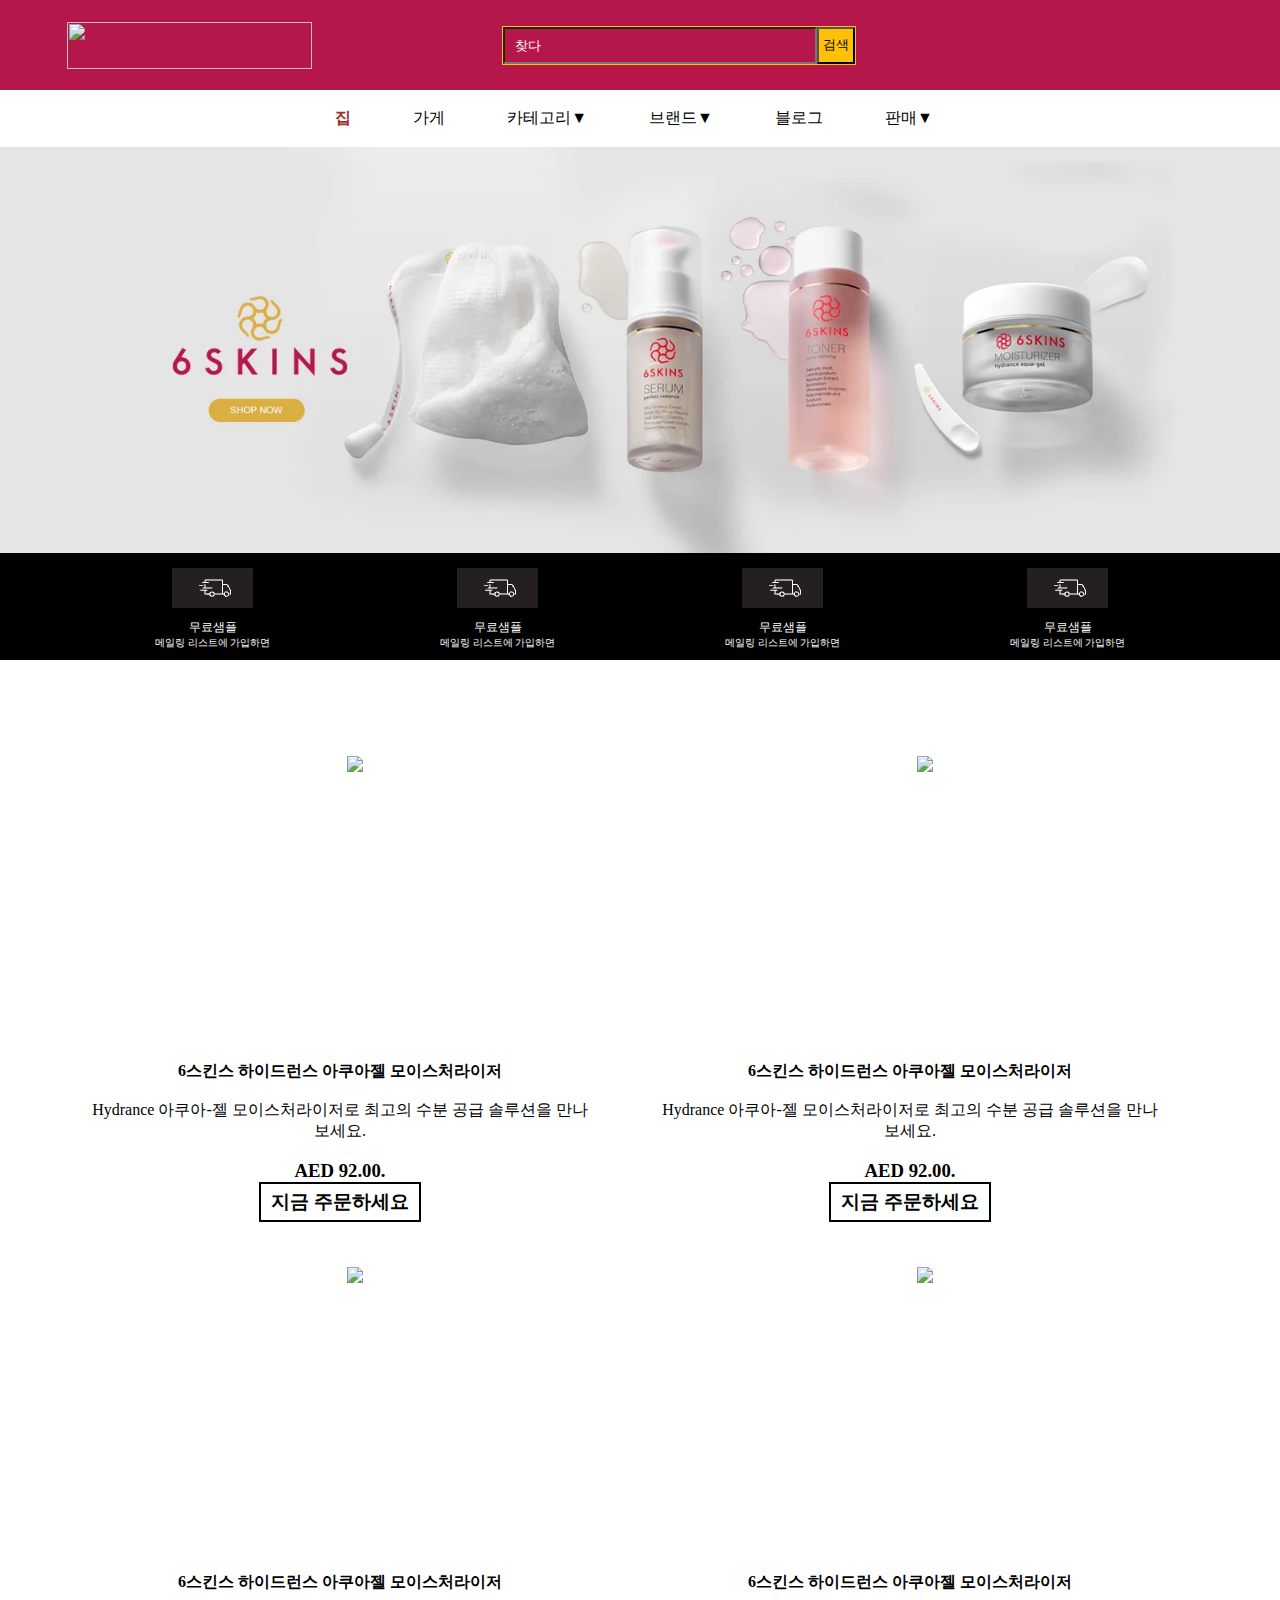
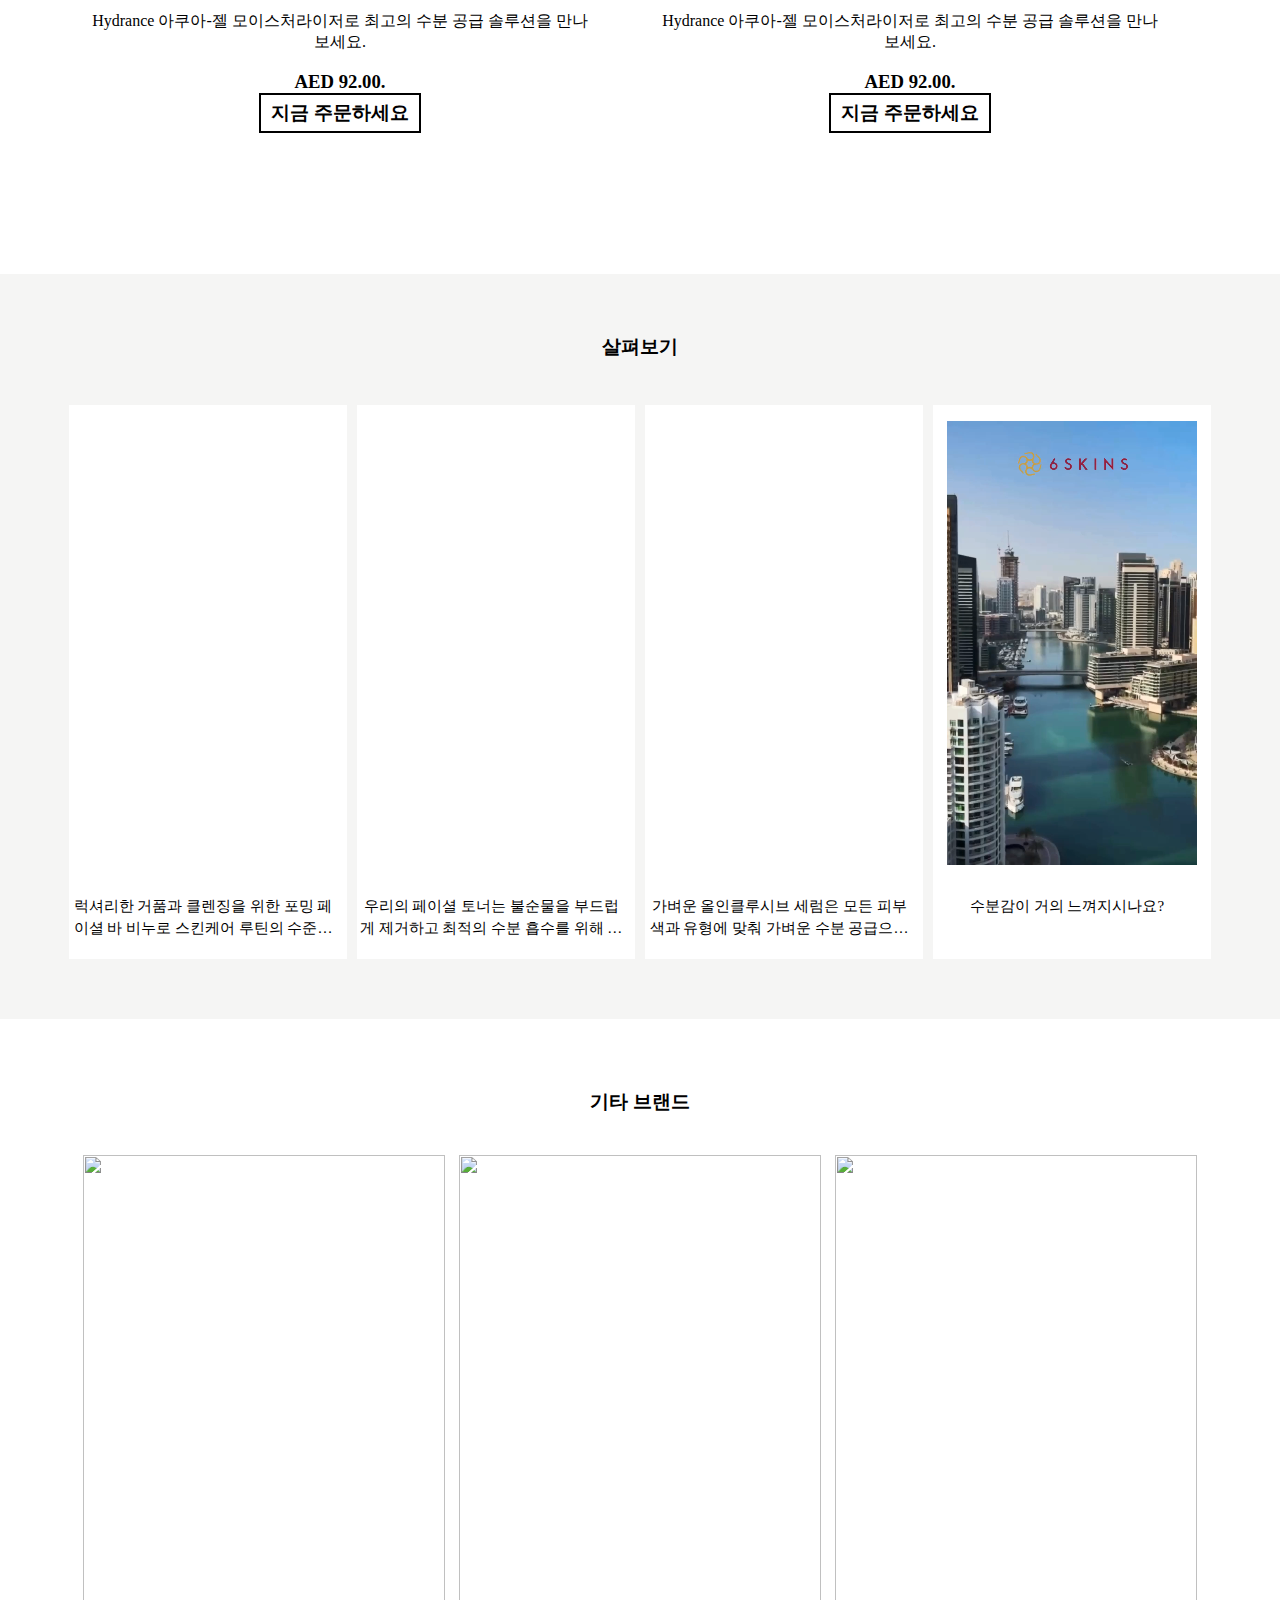
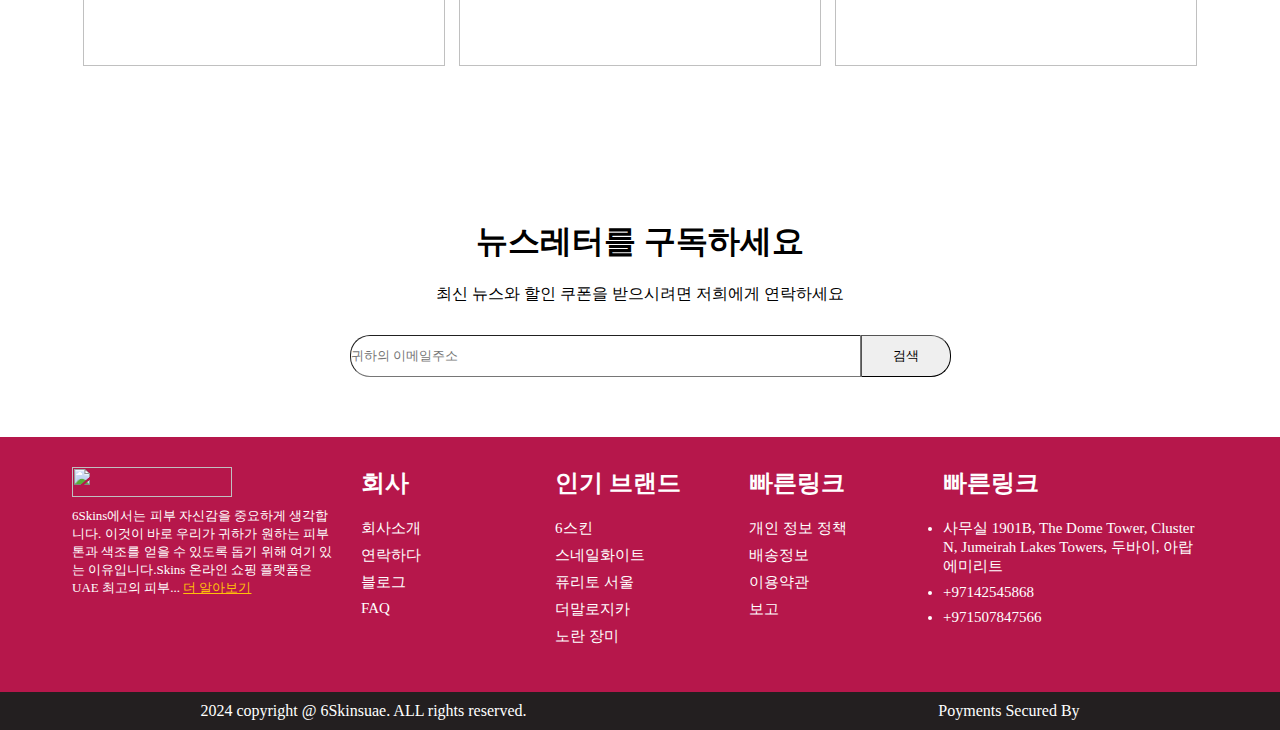
==== index.html @ 869dd858 "Add files via upload" ====
<!DOCTYPE html>
<html lang="en">

<head>
    <meta charset="UTF-8">
    <meta name="viewport" content="width=device-width, initial-scale=1.0">
    <title>Document</title>
    <link rel="stylesheet" href="header.css" />
    <link rel="stylesheet" href="body.css" />
</head>

<body>
    <div id="wrap">

        <div id="header">
            <div id="logo">
                <img src="https://6skinsuae.com/wp-content/uploads/2023/09/logo-whhite-1.png">
            </div>

            <div id="nav1">
                <div id="header_search">
                    <input type="text" placeholder="찾다" style="width: 310px; height: 33px;">
                    <button type="button" style="width: 38px; background-color: #ffc107;">검색</button>
                </div>
            </div>
            <div id="nav2">
                <div></div>
            </div>
        </div>

        <div id="menu">
            <ul>
                <li id="lis"><a href="#" style="margin-left: 50px; color: brown;font-weight: bold;">집</a>
                </li>
                <li><a href="#">가게</a>

                </li>
                <li><a href="#">카테고리▼</a>
                    <ul class="submenu">
                        <li><a href="#">의류</a></li>
                        <li><a href="#">신발</a></li>
                        <li><a href="#">액세서리</a></li>
                        <li><a href="#">가방</a></li>
                    </ul>
                </li>
                <li><a href="#">브랜드▼</a>
                    <ul class="submenu">
                        <li><a href="#">서브메뉴4-1</a></li>
                        <li><a href="#">서브메뉴4-2</a></li>
                        <li><a href="#">서브메뉴4-3</a></li>
                    </ul>
                </li>
                <li><a href="#">블로그</a>

                </li>
                <li><a href="#">판매▼</a>
                    <ul class="submenu">
                        <li><a href="#">서브메뉴6-1</a></li>
                        <li><a href="#">서브메뉴6-2</a></li>
                        <li><a href="#">서브메뉴6-3</a></li>
                    </ul>
                </li>
            </ul>
        </div>
        <script>
            window.onload = function(){
                let navList = document.querySelectorAll("#menu > ul > li");
                
                navList.forEach(function(navItem){
                    navItem.addEventListener("mouseover", function(){
                        this.querySelector("ul").style.height = "auto";
                    });
                    navItem.addEventListener("mouseout", function(){
                        this.querySelector("ul").style.height = "0";
                    });
                });
            }
        </script>
        


        
        <script>
            window.addEventListener('scroll', function () {
                var header = document.getElementById('header');
                var menu = document.getElementById('menu');
                var sliderMain = document.getElementById('main');
                if (window.scrollY > 200) { // 스크롤이 200px 이상 내려갔을 때
                    menu.style.position = 'fixed'; // menu를 상단에 고정
                    header.style.position = 'fixed'; // header를 상단에 고정
                    header.style.top = "0";
                    menu.style.top = "90px";
                    sliderMain.style.marginTop = '146px'; // slider를 상단에 고정된 header와 menu만큼 아래로 이동
                } else { // 스크롤이 200px 미만으로 올라왔을 때
                    header.style.position = 'relative'; // header를 원래 위치로 설정
                    menu.style.position = 'relative'; // menu를 원래 위치로 설정
                    menu.style.top = "0"
                    sliderMain.style.marginTop = '0'; // slider를 원래 위치로 설정
                }
            });
        </script>

<div id="slider">
    <div id="main" class="imglist-container">
        <img src="img/제니럭스 1.png" class="imglist" style="width: 100%; height: 100%;">
        <img src="img/제니럭스 2.png" class="imglist" style="width: 100%; height: 100%;">
        <img src="img/제니럭스 3.png" class="imglist" style="width: 100%; height: 100%;">
        <img src="img/제니럭스 4.png" class="imglist" style="width: 100%; height: 100%;">
    </div>
</div>

<script>
    window.onload = function(){
        let currentIndex = 0;   // 현재 이미지 인덱스   
        const slider = document.querySelectorAll(".imglist"); // 각 이미지 요소들
        slider[currentIndex].style.opacity = "1"; // 첫 번째 이미지 보이기

        setInterval(() => {
            let nextIndex = (currentIndex + 1) % slider.length;

            slider[currentIndex].style.opacity = "0"; // 현재 이미지 투명도 0으로 설정
            slider[nextIndex].style.opacity = "1"; // 다음 이미지 투명도 1로 설정

            currentIndex = nextIndex;
        }, 3000);
    }
</script>


            <div id="main2">
                <div id="img2">
                    <div class="img1">
                        <img src="img/스크린샷 2024-05-07 오후 3.37.26.png" style="margin-bottom: 7px; ">
                        <div style="text-align: center;  font-size: 12px; ">무료샘플</div>
                        <div style="text-align: center; font-size: 10px;">메일링 리스트에 가입하면</div>
                    </div>
                    <div class="img1" >
                        <img src="img/스크린샷 2024-05-07 오후 3.37.26.png" style="margin-bottom: 7px; ">
                        <div style="text-align: center;  font-size: 12px; ">무료샘플</div>
                        <div style="text-align: center; font-size: 10px;">메일링 리스트에 가입하면</div>
                    </div>
                    <div class="img1" >
                        <img src="img/스크린샷 2024-05-07 오후 3.37.26.png" style="margin-bottom: 7px; ">
                        <div style="text-align: center;  font-size: 12px; ">무료샘플</div>
                        <div style="text-align: center; font-size: 10px;">메일링 리스트에 가입하면</div>
                    </div>
                    <div class="img1">
                        <img src="img/스크린샷 2024-05-07 오후 3.37.26.png" style="margin-bottom: 7px; ">
                        <div style="text-align: center;  font-size: 12px; ">무료샘플</div>
                        <div style="text-align: center; font-size: 10px;">메일링 리스트에 가입하면</div>
                    </div>
                </div>
            </div>
        </div>
        

        <div id="container1">
            <div id="content1">
                <div>
                    <div class="container1">
                        <img src="img/화장품1.png" id="content1-1" ></a>
                    </div>
                    <div class="container_text">
                        <h4>6스킨스 하이드런스 아쿠아젤 모이스처라이저</h4>
                        <br>
                        <p>Hydrance 아쿠아-젤 모이스처라이저로 최고의 수분 공급 솔루션을 만나보세요.</p>
                        <br>
                        <h3>AED 92.00.</p>
                            <div class="content_click">지금 주문하세요</div>
                    </div>
                </div>
                <div >
                    <div class="container1">
                        <img src="img/화장품3.png" id="content1-1" ></a>
                    </div>
                    <div class="container_text">
                        <h4>6스킨스 하이드런스 아쿠아젤 모이스처라이저</h4>
                        <br>
                        <p>Hydrance 아쿠아-젤 모이스처라이저로 최고의 수분 공급 솔루션을 만나보세요.</p>
                        <br>
                        <h3>AED 92.00.</p>
                            <div class="content_click">지금 주문하세요</div>
                    </div>
                </div>
            </div>

            <div id="content2">
                <div>
                    <div class="container1">
                        <img src="img/화장품2.png" id="content1-1" ></a>
                    </div>
                    <div class="container_text">
                        <h4>6스킨스 하이드런스 아쿠아젤 모이스처라이저</h4>
                        <br>
                        <p>Hydrance 아쿠아-젤 모이스처라이저로 최고의 수분 공급 솔루션을 만나보세요.</p>
                        <br>
                        <h3>AED 92.00.</p>
                            <div class="content_click">지금 주문하세요</div>
                    </div>
                </div>
                <div >
                    <div class="container1">
                        <img src="img/화장품4.png" id="content1-1"></a>
                    </div>
                    <div class="container_text">
                        <h4>6스킨스 하이드런스 아쿠아젤 모이스처라이저</h4>
                        <br>
                        <p>Hydrance 아쿠아-젤 모이스처라이저로 최고의 수분 공급 솔루션을 만나보세요.</p>
                        <br>
                        <h3>AED 92.00.</p>
                            <div class="content_click">지금 주문하세요</div>
                    </div>
                </div>
            </div>
        </div>



        <div id="container2">
            <h3>살펴보기</h3>
            <div>
                <div>
                    <a href="#" style="    text-decoration: none; /* 링크의 밑줄 없애기 */">
                        <video class="video" autoplay muted loop  controlsList="nodownload">
                            <source src="video/video1.mp4" type="video/mp4">
                        </video>
                        <p style="font-size: 15px;">
                            럭셔리한 거품과 클렌징을 위한 포밍 페이셜 바 비누로 스킨케어 루틴의 수준을 높이고 셀프 케어 의식의 잠금을 해제하세요!                            </p>
                    </a>
                </div>
        
                <div>
                    <a href="#" style="    text-decoration: none; /* 링크의 밑줄 없애기 */">
                        <video class="video" autoplay muted loop  controlsList="nodownload">
                            <source src="video/video2.mp4" type="video/mp4">
                        </video>
                        <p style="font-size: 15px;">
                            우리의 페이셜 토너는 불순물을 부드럽게 제거하고 최적의 수분 흡수를 위해 피부를 준비시킵니다.                            </p>
                    </a>
                </div>
        
                <div>
                    <a href="#" style="    text-decoration: none; /* 링크의 밑줄 없애기 */">
                        <video class="video" autoplay muted loop  controlsList="nodownload">
                            <source src="video/video3.mp4" type="video/mp4">
                        </video>
                        <p style="font-size: 15px;">
                            
                            가벼운 올인클루시브 세럼은 모든 피부색과 유형에 맞춰 가벼운 수분 공급으로 빛나는 아름다움을 드러냅니다.                             </p>
                    </a>
                </div>
        
                <div>
                    <a href="#" style="    text-decoration: none; /* 링크의 밑줄 없애기 */">
                        <video class="video" autoplay muted loop  controlsList="nodownload">
                            <source src="video/video4.mp4" type="video/mp4">
                        </video>
                        <p style="font-size: 15px;">수분감이 거의 느껴지시나요?
                        </p>
                    </a>
                </div>

            </div>
        </div>
        
        <div id="container3">
            <h3 style="margin-bottom: 40px; margin-top: 10px;">기타 브랜드</h3>
            <div>
                <div class="content13" id ="imglist1">
                    <img id="imglist1" src="img/화장품5.png" class="product-img">
                    <div class="hover-text">지금 구매하세요!</div>
                </div>
                <div class="content13">
                    <img id="imglist2" src="img/화장품6.png" class="product-img">
                    <div class="hover-text">지금 구매하세요!</div>
                </div>
                <div class="content13" id ="imglist3">
                    <img id="imglist3" src="img/화장품7.png" class="product-img">
                    <div class="hover-text">지금 구매하세요!</div>
                </div>
            </div>
        </div>
        
        <script>
        document.addEventListener('DOMContentLoaded', () => {
            const contentContainers = document.querySelectorAll('.content13');
        
            contentContainers.forEach(container => {
                const img = container.querySelector('.product-img');
                const hoverText = container.querySelector('.hover-text');
        
                container.addEventListener('mouseenter', () => {
                    hoverText.style.width = img.clientWidth + 'px';
                    hoverText.style.opacity = '1';
                });
        
                container.addEventListener('mouseleave', () => {
                    hoverText.style.opacity = '0';
                });
            });
        });
        </script>
        


        <div id="under">
            <h1 style="margin-bottom: 20px;">뉴스레터를 구독하세요</h1>
            <p style="margin-bottom: 30px;">최신 뉴스와 할인 쿠폰을 받으시려면 저희에게 연락하세요</p>
            <div id="search">
                <input type="text" placeholder="귀하의 이메일주소" style="width: 509px; height: 40px;">
                <button type="button" style="width: 90px; ">검색</button>
            </div>
        </div>


        
        <div id="footer">
            <div class="footer1">
                <img style="width:160px; height:30px; margin-bottom: 10px;" src="https://6skinsuae.com/wp-content/uploads/2023/09/logo-whhite-1.png">
                <div style="font-size: 13px;">
                    6Skins에서는 피부 자신감을 중요하게 생각합니다. 이것이 바로 우리가 귀하가 원하는 피부 톤과 색조를 얻을 수 있도록 돕기 위해 여기 있는 이유입니다.Skins 온라인 쇼핑 플랫폼은 UAE 최고의 피부... 
                    <a style="color: #ffc107;" href="#">더 알아보기</a>
                </div>
                <div></div>
            </div>

            <div class="footer2">
                <h2>회사</h2>
                <ul class="footer_body">
                    <li>
                        회사소개
                    </li>
                    <li>
                        연락하다
                    </li>
                    <li>
                        블로그
                    </li>
                    <li>
                        FAQ
                    </li>
                </ul>
            </div>

            <div class="footer2">
                <h2>인기 브랜드</h2>
                <ul class="footer_body">
                    <li>
                        6스킨
                    </li>
                    <li>
                        스네일화이트
                    </li>
                    <li>
                        퓨리토 서울
                    </li>
                    <li>
                        더말로지카
                    </li>
                    <li>
                        노란 장미
                    </li>
                </ul>
            </div>

            <div class="footer2">
                <h2>빠른링크</h2>
                <ul class="footer_body">
                    <li>
                        개인 정보 정책
                    </li>
                    <li>
                        배송정보
                    </li>
                    <li>
                        이용약관
                    </li>
                    <li>
                        보고
                    </li>
                </ul>
            </div>

            <div class="footer1">
                <h2>빠른링크</h2>
                <ul style="list-style-type: disc; " class="footer_body">
                    <li>
                        사무실 1901B, The Dome Tower, Cluster N, Jumeirah Lakes Towers, 두바이, 아랍에미리트
                    </li>
                    <li>
                        +97142545868
                    </li>
                    <li>
                        +971507847566
                    </li>
                </ul>
            </div>
        </div>



        <div id="footer_end">
            <div id="footer_end_1">
                <div id="footer_end_2">
                    2024 copyright @ 6Skinsuae. ALL rights reserved.
                </div>
                <div id="footer_end_3">
                    Poyments Secured By
                </div>
            </div>
        </div>
    </div>


    
</body>

</html>
---- header.css ----
* {
    margin: 0;
    padding: 0;
}

#wrap {
    position: relative;
}



#header {
    width: 100%;
    display: flex;
    background-color: #b6174b;
    z-index: 2;
    padding: 15px 0px;
    justify-content: center; /* 수평 가운데 정렬 */
    align-items: center; /* 수직 가운데 정렬 */
    padding: 15px 0px;
}


#header #logo > img{
    padding-top: 5px;
    width: 245px;
    height: 46.81px;
    margin-left: -18px;
    margin-right: 300px;
}


/* 해상도가 1450px 이상인 경우 */
@media (min-width: 1450px) {
    #header #logo > img {
        margin-right: 300px; /* 해상도에 따라 조절하려는 값 */
    }
}

/* 해상도가 1210px 이상 1450px 미만인 경우 */
@media (min-width: 1210px) and (max-width: 1449px) {
    #header #logo > img {
        margin-right: 150px; /* 해상도에 따라 조절하려는 값 */
    }
}

/* 해상도가 1210px 이하인 경우 */
@media (max-width: 1209px) {
    #header #logo > img {
        margin-right: 0px; /* 초기값 */
        margin-left: 30px;
    }
    #header #nav1 {
        margin-left: -20px;
    }
}


#header #header_search{
    margin-left: 40px;
}
#header_search input[type="text"]::placeholder {
    color:white; /* placeholder의 색상을 회색으로 설정합니다. */
    padding-left:10px;
}


#header #nav2 {
    width: 340px;
    height: 60px;
}

#header_search {
    display: flex;
    border: 1px solid #ffc107;
    
}

#search input[type="text"],
#search button {
    margin-right:0px; /* 원하는 간격으로 조정할 수 있습니다. */
    margin-left: 10px;
}
#header_search input[type="text"] {
    border: px solid #ffc107;
    background-color: #b6174b;
    color: white;

}

#search button {
    border-radius: 0 20px 20px 0; /* 오른쪽 모서리만 둥글게 설정 */
    border-width: 1px;

}




#menu {
    width: 100%;

    background-color: white;
    display: flex;
    justify-content: center;
    z-index: 9999; /* 메뉴가 이미지 위에 오도록 설정 */
    position: relative; /* 위치를 상대적으로 설정 */

}
#menu ul, #menu li {
    list-style-type: none;
}
#menu a {
    text-decoration: none; /* 밑줄 제거 */
    color: black; /* 텍스트 색상을 검은색으로 설정 */
}
#menu > ul {
    
    display: flex;
    justify-content: center; 

}

#menu > ul > li {
    position: relative;
    margin-right: 62px; /* 각 메뉴 항목 사이의 간격 조절 */
    font-size: 16px;
    font-weight: 500; 
}
#menu > ul > li > a {
    display: inline-block;
    
    padding: 18px 0px;
}

#menu > ul > li > a:hover {
    background-color: white;
}

#menu > ul > li > ul {
    position: absolute;
    left: 0;
    top: 100%; /* 부모 메뉴 아래에 위치하도록 조정 */
    background-color: white;
    width: 140px;
    z-index: 9999;
    display: none;
}
#menu > ul > li:hover > ul {
    display: block; /* 부모 요소(li)에 마우스를 올리면 서브메뉴를 보여줌 */
}

#menu > ul > li > ul > li > a {
    display: inline-block;
    padding: 10px;
    background-color: white;
    width: 100%;
    box-sizing: border-box;
}

#menu > ul > li > ul > li > a:hover {
    background-color: #ffc107;
}
---- body.css ----
#slider #main {
    width: 100%;
    height: 31.7vw; /* 화면 높이의 50%를 차지 */
    position: relative;
    z-index: 0;
}

.imglist-container {
    position: absolute;
    top: 0;
    left: 0;
}

.imglist {
    width: 100%;
    height: 100%;
    position: absolute;
    top: 0;
    left: 0;
    opacity: 0;
    transition: opacity 1s;
    z-index: 1;
}


#main2 {
    width: 100%;
    background-color: black;
    display: flex;
    justify-content: center;
}

#img2 {
    color: white;
    display: flex;
}

.img1 {
    width: 306px; /* 초기 이미지 너비 설정 */
    margin: 15px 12px; /* 초기 이미지 간격 설정 */
    text-align: center; /* 이미지 내부 요소 가운데 정렬 */
}

/* 해상도가 1450px 이상인 경우 */
@media (min-width: 1450px) {
    .img1 {
        width: 306px;
        height: 79px;
    }
}

@media (min-width: 1210px) and (max-width: 1449px) {
    .img1 {
        width: 261px;
        height: 77px;
    }
}

/* 해상도가 1450px 미만인 경우 */
@media (max-width: 1209px) {
    .img1 {
        width: 216px;
        height: 77px;
    }
}









#container1 {
    margin-top: 96px;
    margin-bottom: 96px;
    display: flex;
    justify-content: center;
    align-items: center;
    flex-wrap: wrap;
    
}


.container1 {
    overflow: hidden;
    position: relative;
    width: 636px; /* 이미지의 너비 */
    height: 338px; /* 이미지의 높이 */
    margin: 0px 12px;
}
@media (min-width: 1450px) {
    .container1 {
        width: 636px;
        height: 338px;
    }
}

@media (min-width: 1210px) and (max-width: 1449px) {
    .container1 {
        width: 546px;
        height: 290px;
    }
    .container_text{
        width: 510px;
        height: 191px;
    }
}

/* 해상도가 1450px 미만인 경우 */
@media (max-width: 1209px) {
    .container1 {
        width: 456px;
        height: 242px;
    }
    .container_text{
        width: 420px;
        height: 214px;
    }
}


.container1 > img {
    width: 100%; /* 이미지를 부모 요소의 너비에 맞게 설정합니다. */
    height: auto; /* 이미지의 비율 유지 */
    transition: transform 0.2s linear; /* 스케일링 트랜지션만 적용합니다. */
    transform-origin: center; /* 변환의 기준점을 이미지의 중심으로 설정합니다. */
}

.container1:hover > img {
    transform: scale(1.2); /* 이미지를 확대합니다. */
}



#container1 > div {
    text-align: center; /* 내부 요소들을 가운데 정렬 */
}
.container_text {
    padding: 15px;

}
.content_click {
    display: inline-block; /* 요소를 인라인 블록 요소로 지정합니다. */
    border: 2px solid black; /* 테두리의 종류와 색상을 지정합니다. */
    padding: 5px 10px; /* 내부 여백을 설정합니다. */
    margin-bottom: 32px;
}



#container2 {
    width: 100%;
    background-color:#f5f5f4;
    padding-top: 60px;
    color: black;
    text-align: center;
}

#container2 > div {
    padding-top: 45px;
    padding-left: 12px;
    padding-right: 12px;
    display: flex; /* 수정: 가로로 배치하기 위해 flex 사용 */

    justify-content: space-around; /* 수정: 요소들을 가운데 정렬 */
}

#container2 div > div {
    text-align: center;
    margin-bottom: 60px;
    margin-right: 10px; /* 추가: 각 요소 간의 오른쪽 여백 */
    background-color: white;
}


#container2 div > div p {
    margin-top: 10px;
    text-align: center;
    margin-bottom: 20px;
    padding-right: 10px;
    width :400px;
    max-height: 45px; /* 최대 높이 제한 */
    overflow: hidden;
    line-height: 22px; /* 텍스트 간격 조정 */
    display: -webkit-box;
    -webkit-line-clamp: 2; /* 2줄로 제한 */
    -webkit-box-orient: vertical;
    text-overflow: ellipsis;
    white-space: normal;
    text-decoration: none; /* 링크의 밑줄 없애기 */
    color: black; /* 링크 색상을 검은색으로 설정 */

}

#container2 div > div:nth-child(1){
    margin-left: auto;
}

#container2 div > div:nth-child(4){
    margin-right: auto;
}

.video{
    width: 313px; 
    height: 556px;
}

@media (min-width: 1450px) {
    .video {
        width: 313px;
        height: 556px;
    }
    #container2 div > div p{
        width: 313px;
    }
}

@media (min-width: 1210px) and (max-width: 1449px) {
    .video {
        width: 250px;
        height: 476px;
    }
    #container2 div > div p{
        width: 268px;

    }
}

/* 해상도가 1450px 미만인 경우 */
@media (max-width: 1210px) {
    .video {
        width: 223px;
        height: 396px;
    }
    #container2 div > div p{
        width: 223px;
    }
}


#container3 {
    width: 100%;
    background-color: white;
    padding-top: 60px;
    color: black;
    text-align: center;
    padding-bottom: 50px;
}

#container3 > div {
    display: flex;
    justify-content: center;
}

.content13 {
    position: relative; /* 추가: 상대적 위치 설정 */
    padding: 0 7px;
    overflow: hidden; /* 텍스트 숨기기 위해 추가 */
}

.hover-text {
    position: absolute;
    top: 82%;
    left: 0%;
    transform: translate(-100%, -50%);
    background-color: rgba(255, 255, 255, 0.8);
    color: black;
    padding: 15px;
    font-weight: 6500;
    font-size: 16px;
    white-space: nowrap;
    transition: transform 0.5s ease, opacity 0.5s ease; /* opacity 속성 추가 */
    opacity: 0; /* 초기에는 투명하게 설정 */
}

.content13:hover .hover-text {
    transform: translate(0, -50%);
    opacity: 1; /* 호버 시 투명도를 1로 설정하여 나타나도록 합니다 */
}
#imglist1,#imglist3,#imglist2{
    width: 422px; height: 596px;
}

@media (min-width: 1450px) {
    #imglist1,#imglist3,#imglist2 {
        width: 422px;
        height: 596px;
    }
}

@media (min-width: 1210px) and (max-width: 1449px) {
    #imglist1,#imglist3,#imglist2 {
        width: 362px;
        height: 511px;
    }

}

/* 해상도가 1450px 미만인 경우 */
@media (max-width: 1209px) {
    #imglist1,#imglist3,#imglist2 {
        width: 302px;
        height: 427px;
    }
}

#under {

    background-color:white;
    padding: 100px 0 60px;
    margin: 0px auto;
    text-align: center;
}

#search {
    display: flex;
    text-align: center;
    justify-content: center; /* 요소들을 수평으로 가운데 정렬합니다. */

}

#search input[type="text"],
#search button {
    margin-right:-10px; /* 원하는 간격으로 조정할 수 있습니다. */

}
#search input[type="text"] {
    border-radius: 20px 0 0 20px; /* 왼쪽 모서리만 둥글게 설정 */
    border-width: 1px;
}

#search button {
    border-radius: 0 20px 20px 0; /* 오른쪽 모서리만 둥글게 설정 */
    border-width: 1px;
}

#footer {

    width: 100%;
    background-color:#b6174b;
    display: flex;
    justify-content: center;
    padding: 30px 0px 20px;
    color: white;
}
#footer .footer1{
    width: 305px;
    height: 205px;
    padding: 0px 12px;


}
#footer .footer2{
    width: 195px;
    height: 205px;
    padding: 0px 12px;
}
.footer_body{
    padding: 20px 0px 10px;

    list-style-type: none;
}
.footer_body > li{
    margin: 0px 0px 8px;
    font-size: 15px;
}


@media (min-width: 1450px) {
    #footer .footer1 {
        width: 305px;
        height: 205px;
    }
    #footer .footer2{
        width: 195px;
        height: 205px;
    }
}

@media (min-width: 1210px) and (max-width: 1449px) {
    #footer .footer1 {
        width: 265px;
        height: 205px;
    }
    #footer .footer2{
        width: 170px;
        height: 205;
    }
}

/* 해상도가 1450px 미만인 경우 */
@media (max-width: 1209px) {
    #footer .footer1 {
        width: 220px;
        height: 205px;
    }
    #footer .footer2{
        width: 140px;
        height: 205px;
    }
}





#footer_end {
    background-color: #231f20;
    color: white;
    padding: 10px 12px;
    display: flex;
    align-items: center; /* 요소를 세로로 가운데 정렬합니다 */
}

#footer_end_1 {
    display: flex;
    justify-content: space-between; /* 왼쪽과 오른쪽 끝으로 요소를 정렬합니다 */
    width: 100%; /* 전체 너비를 차지하도록 설정합니다 */
}


#footer_end_1 > #footer_end_2 {
    margin-left:  15%; /* 각 요소에 왼쪽과 오른쪽으로 10px의 마진을 부여합니다 */
}
#footer_end_1 > #footer_end_3 {
    margin-right:  15%; /* 각 요소에 왼쪽과 오른쪽으로 10px의 마진을 부여합니다 */
}
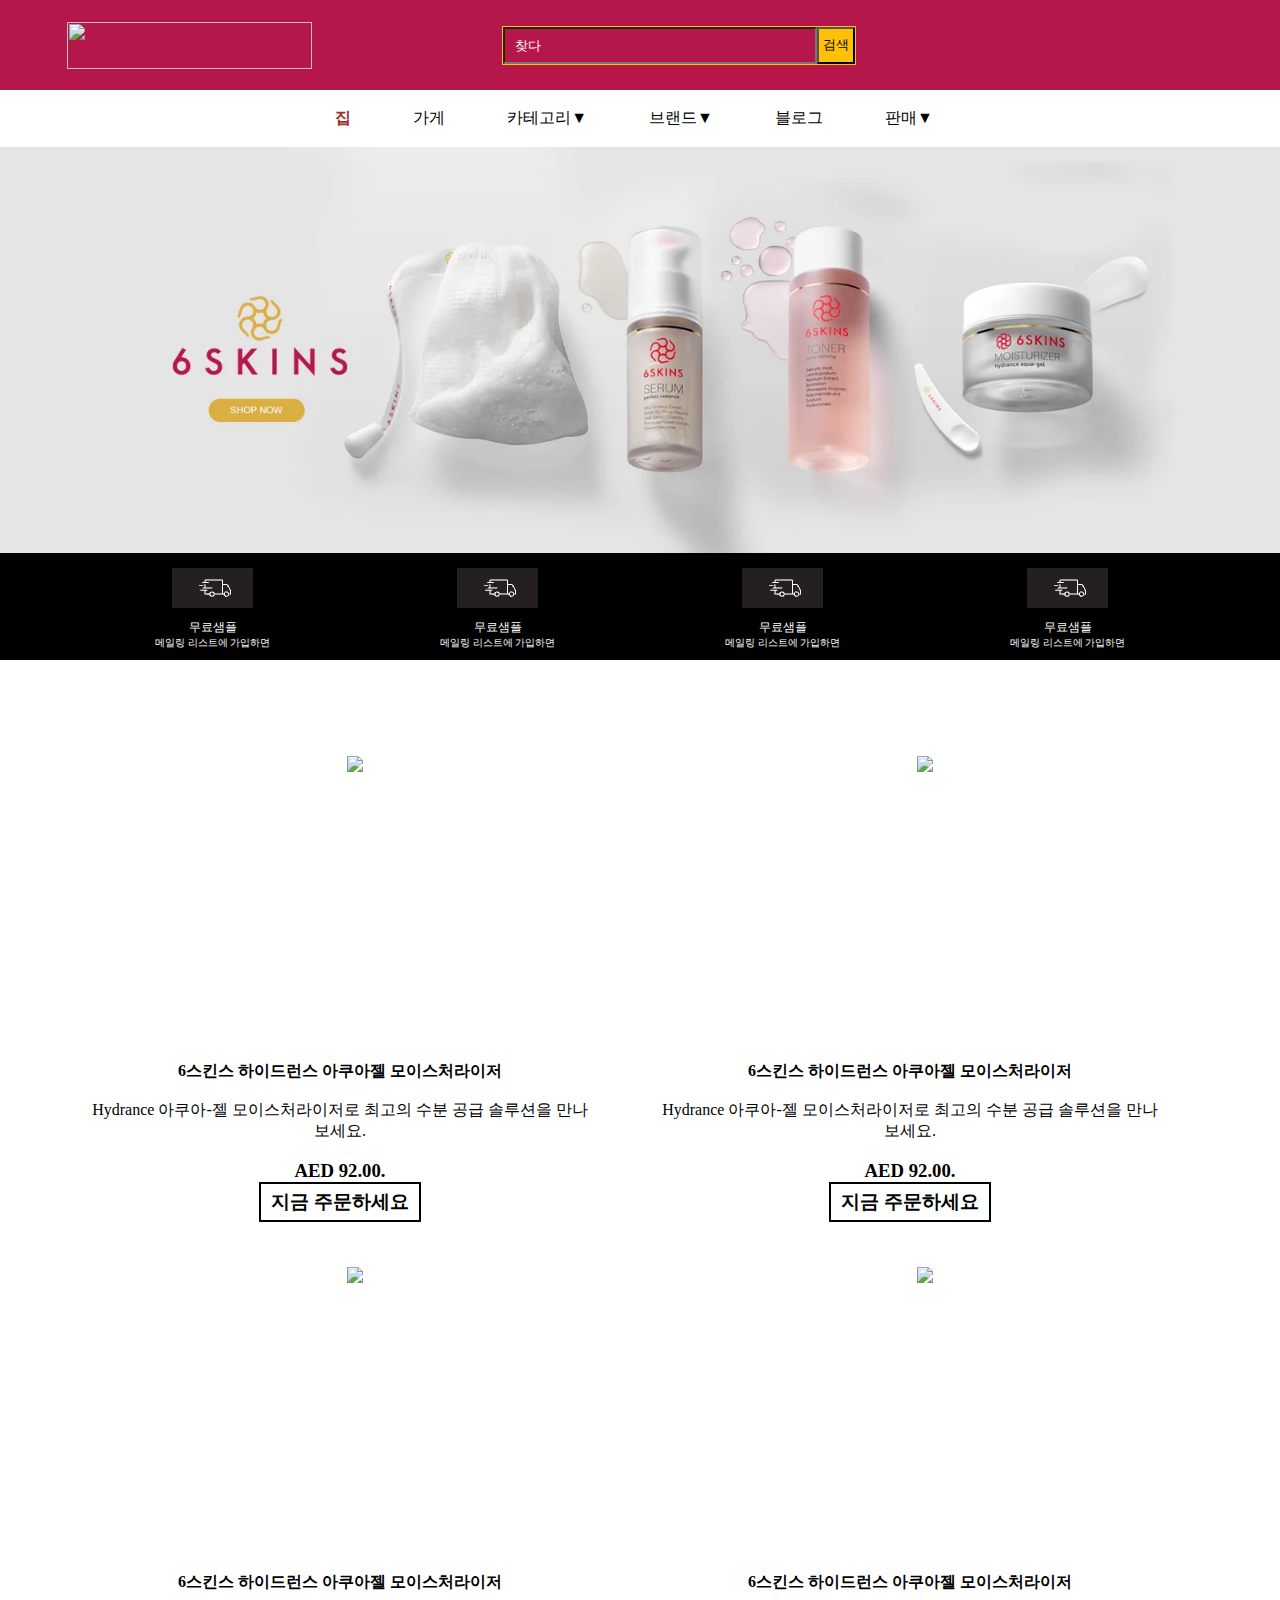
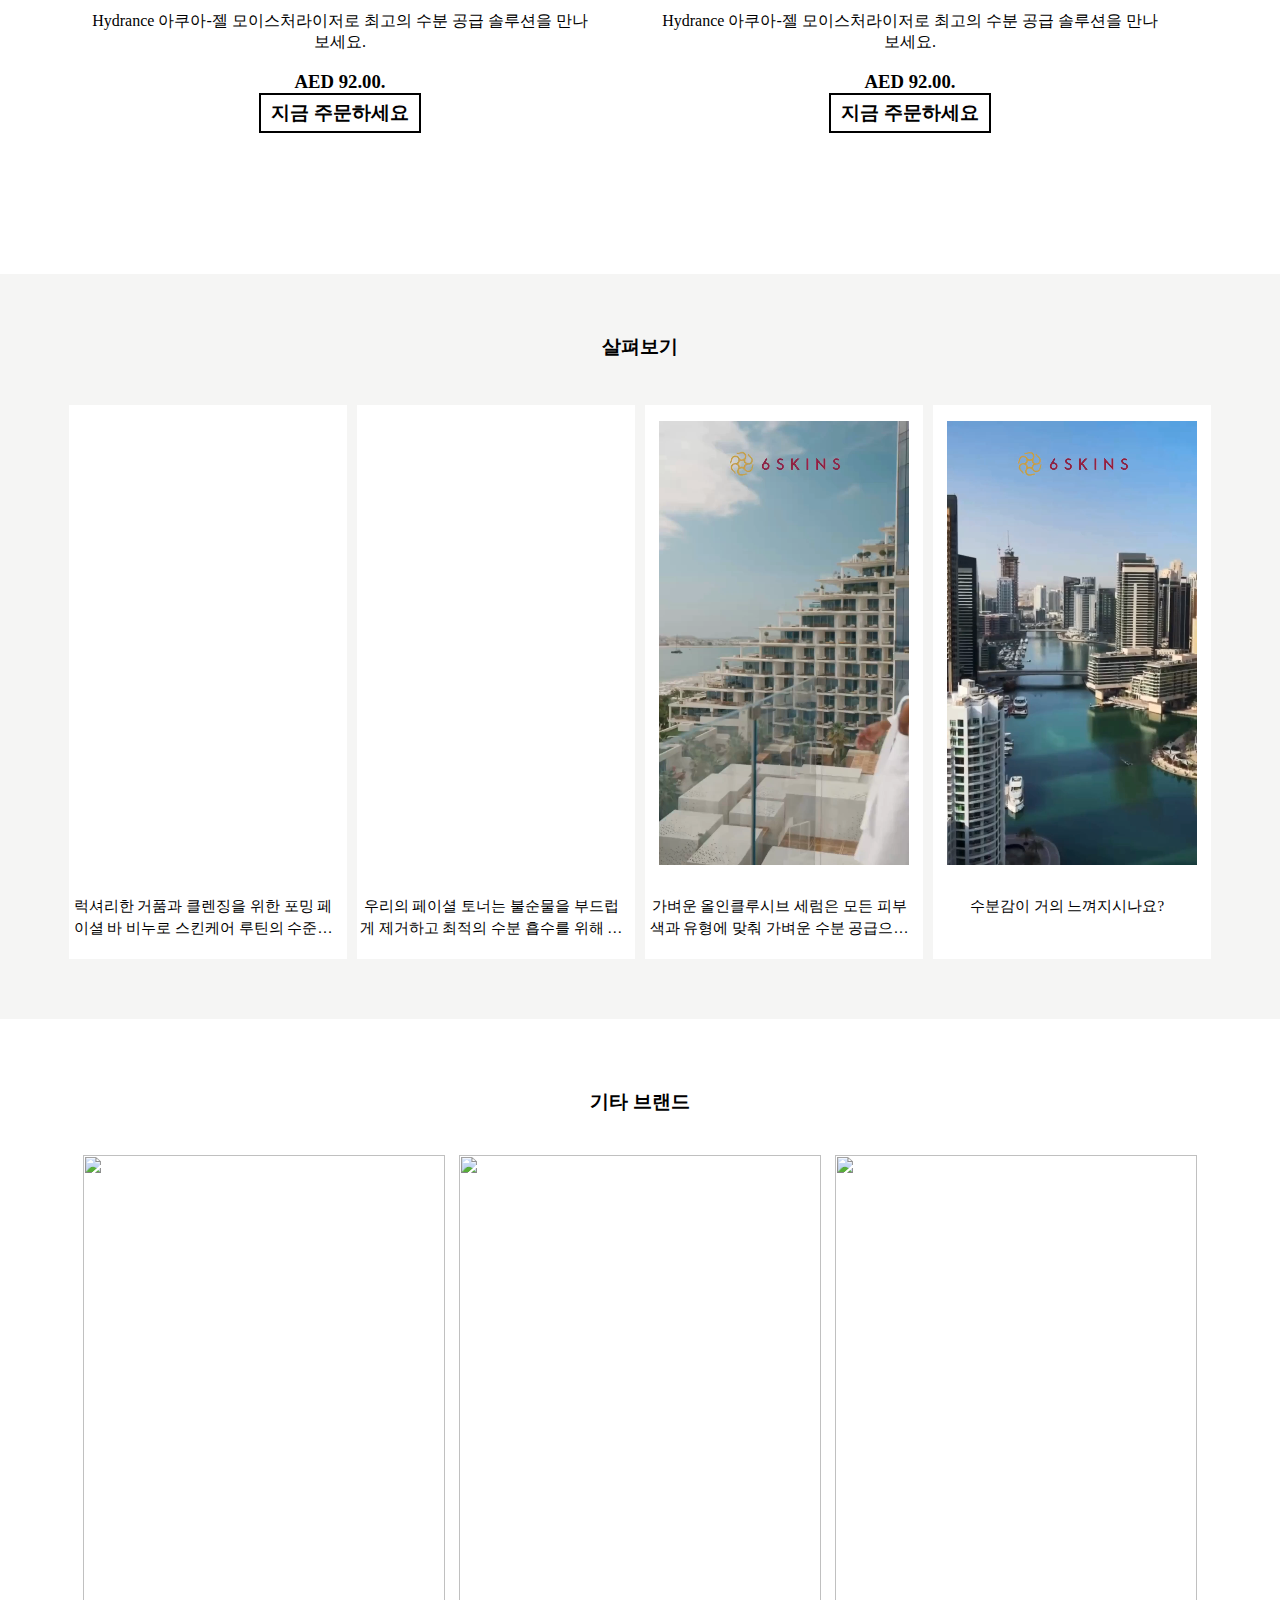
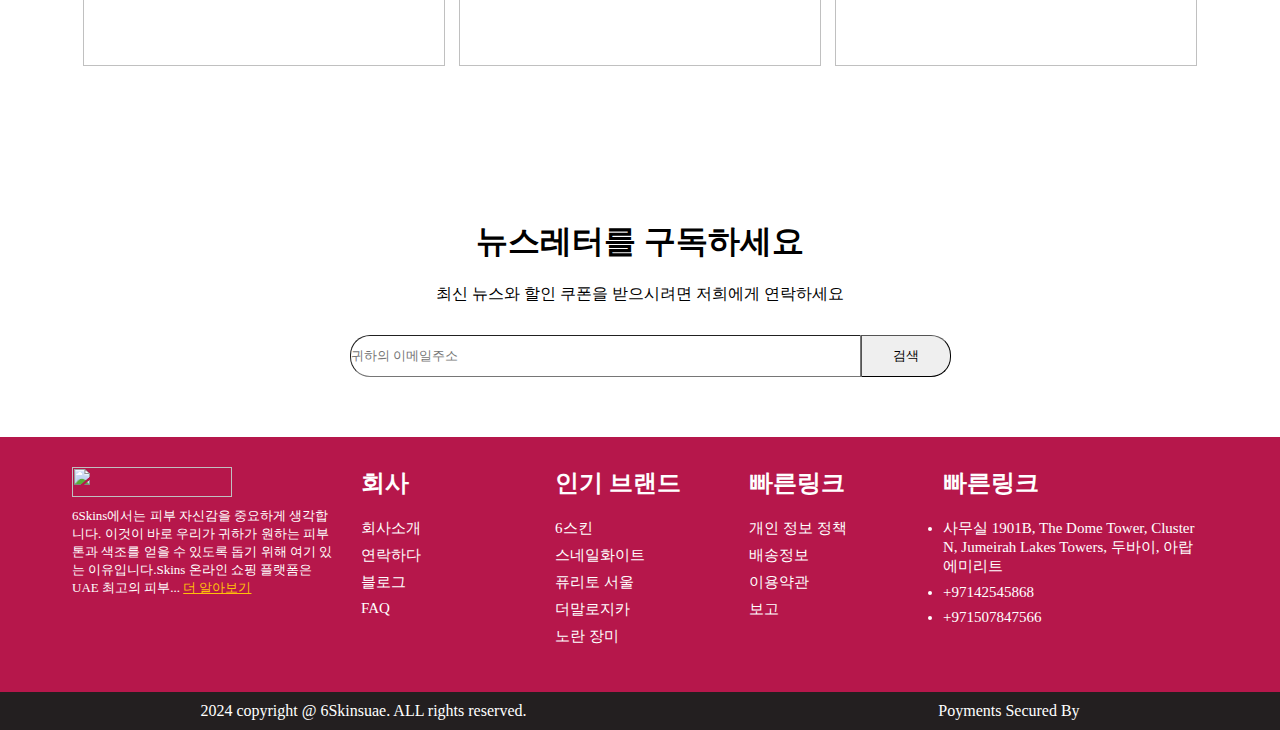
==== commit da5c972c: "Add files via upload" ====
(no text change in the page or its own stylesheets)
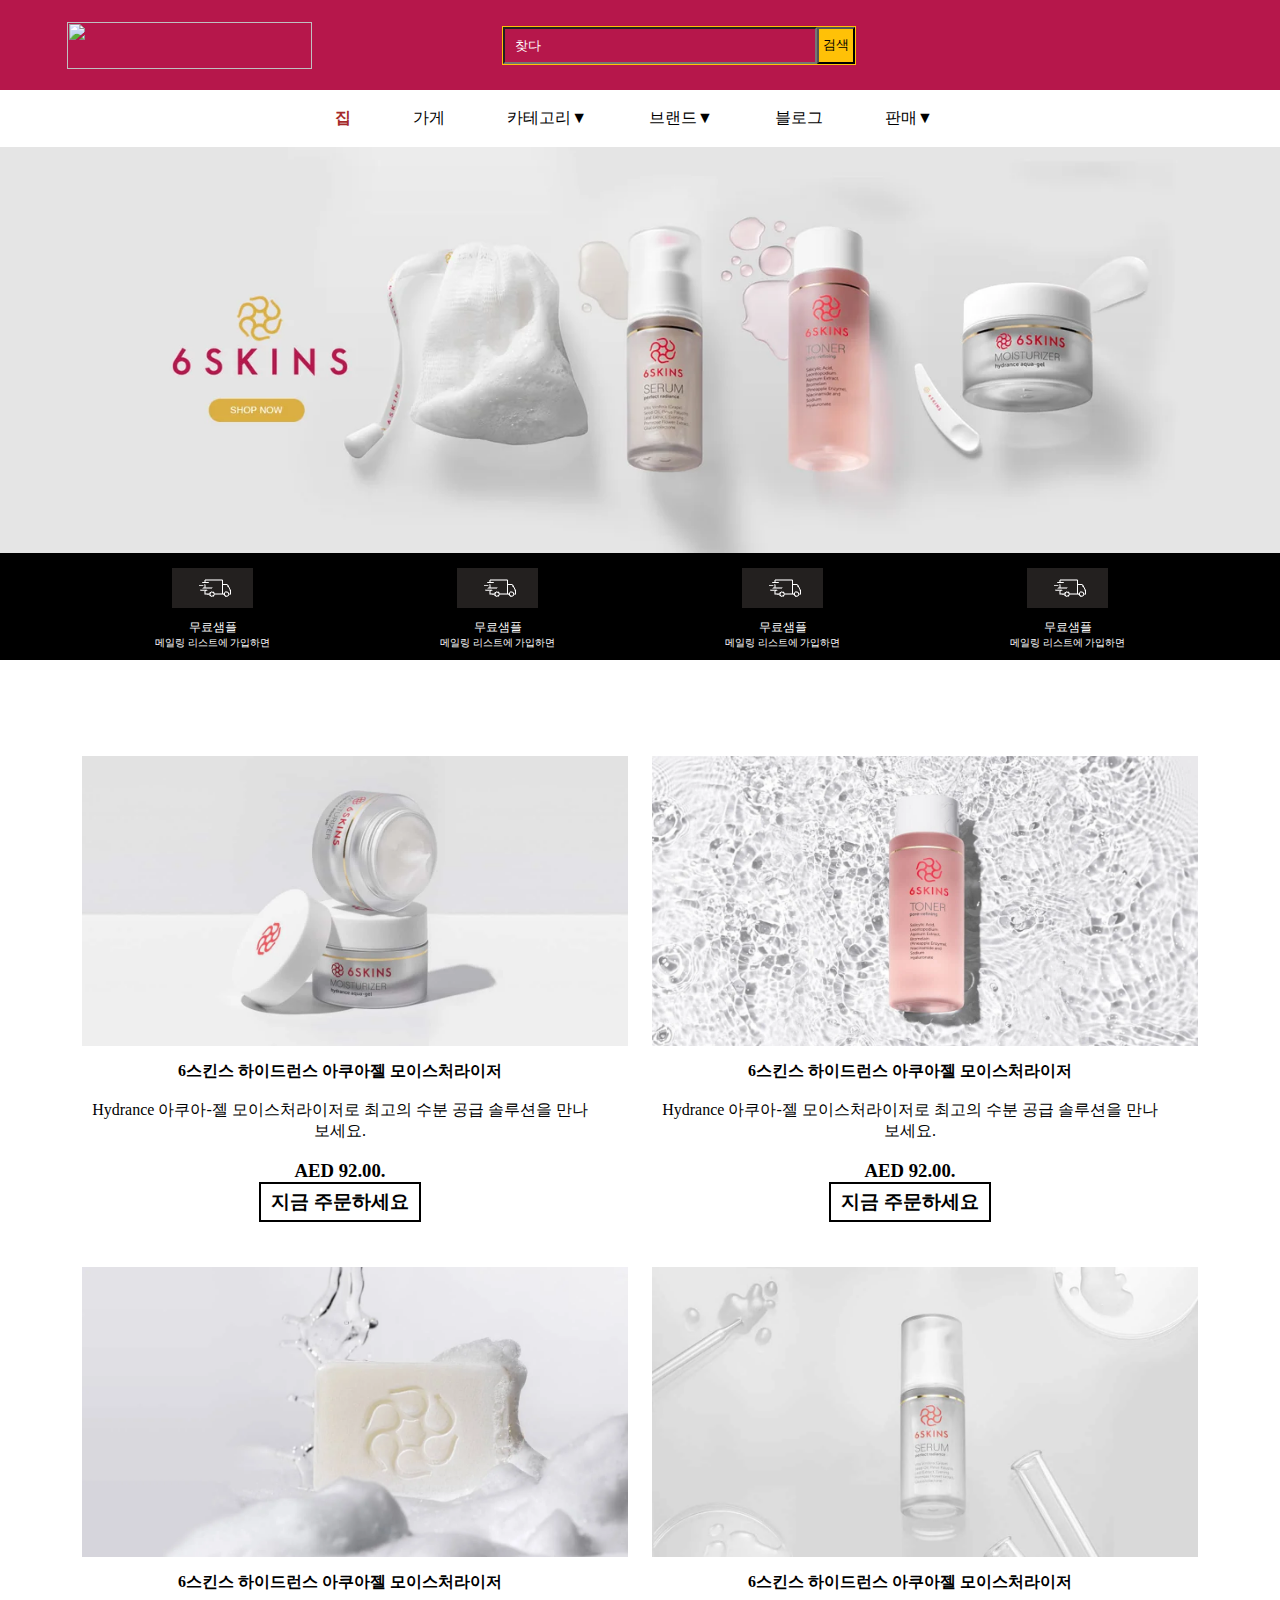
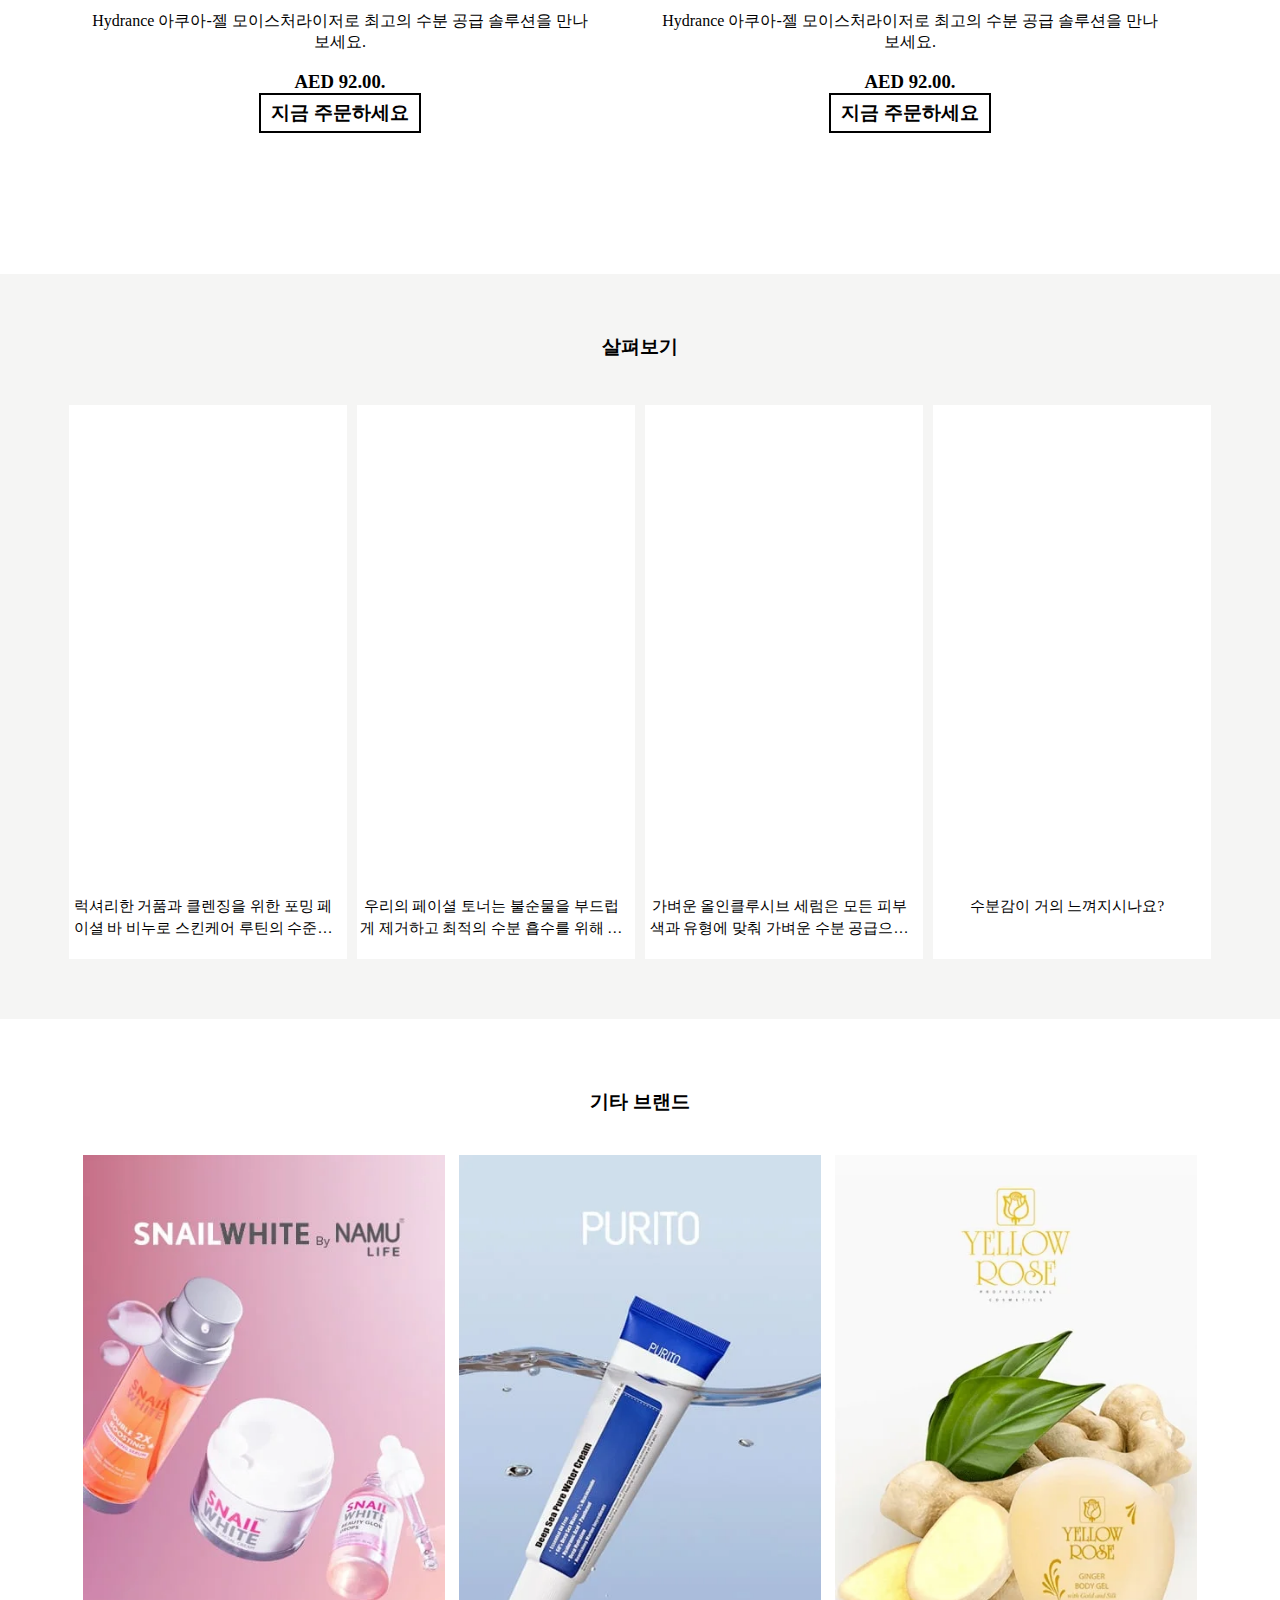
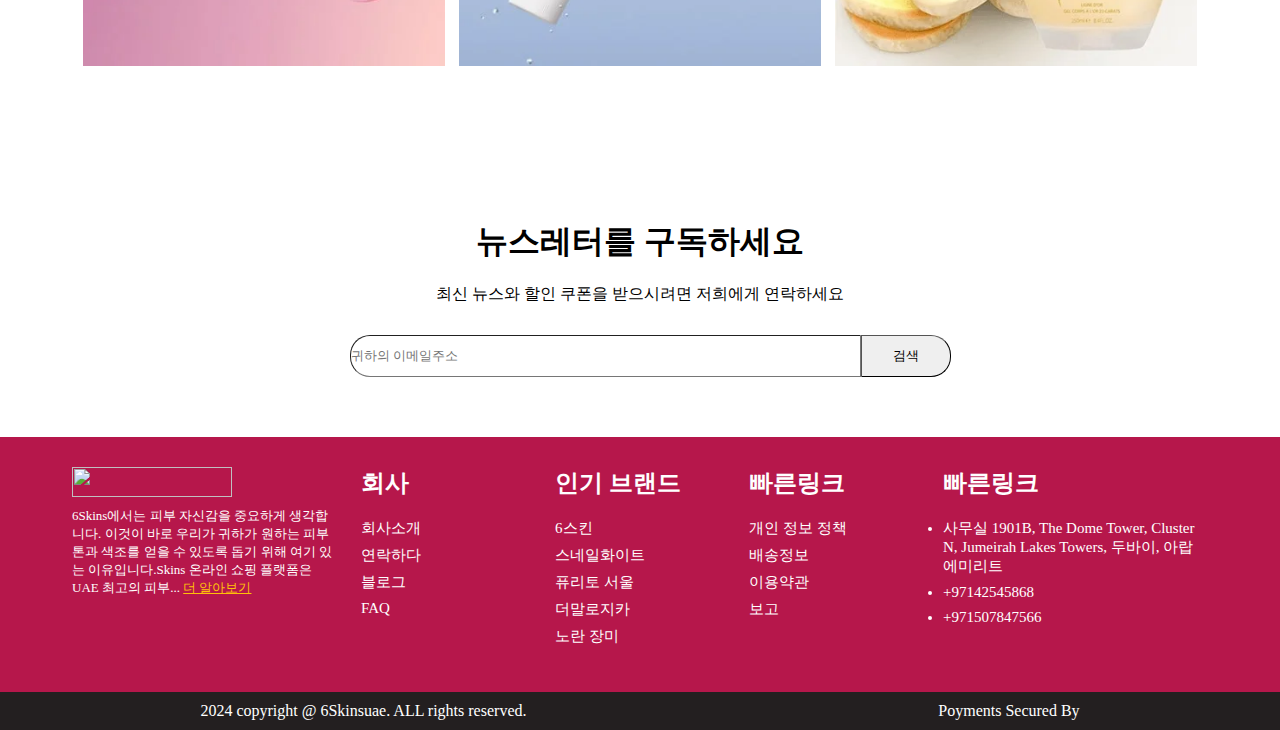
==== commit fafa670a: "Add files via upload" ====
--- a/index.html
+++ b/index.html
@@ -10,7 +10,7 @@
 </head>
 
 <body>
-    <div id="wrap">
+    <div id= "wrap">
 
         <div id="header">
             <div id="logo">
@@ -102,10 +102,10 @@
 
 <div id="slider">
     <div id="main" class="imglist-container">
-        <img src="img/제니럭스 1.png" class="imglist" style="width: 100%; height: 100%;">
-        <img src="img/제니럭스 2.png" class="imglist" style="width: 100%; height: 100%;">
-        <img src="img/제니럭스 3.png" class="imglist" style="width: 100%; height: 100%;">
-        <img src="img/제니럭스 4.png" class="imglist" style="width: 100%; height: 100%;">
+        <img src="img/gey1.png" class="imglist" style="width: 100%; height: 100%;">
+        <img src="img/gey2.png" class="imglist" style="width: 100%; height: 100%;">
+        <img src="img/gey3.png" class="imglist" style="width: 100%; height: 100%;">
+        <img src="img/gey4.png" class="imglist" style="width: 100%; height: 100%;">
     </div>
 </div>
 
@@ -158,7 +158,7 @@
             <div id="content1">
                 <div>
                     <div class="container1">
-                        <img src="img/화장품1.png" id="content1-1" ></a>
+                        <img src="img/ghkwkd1.webp" id="content1-1" ></a>
                     </div>
                     <div class="container_text">
                         <h4>6스킨스 하이드런스 아쿠아젤 모이스처라이저</h4>
@@ -171,7 +171,7 @@
                 </div>
                 <div >
                     <div class="container1">
-                        <img src="img/화장품3.png" id="content1-1" ></a>
+                        <img src="img/ghkwkd3.webp" id="content1-1" ></a>
                     </div>
                     <div class="container_text">
                         <h4>6스킨스 하이드런스 아쿠아젤 모이스처라이저</h4>
@@ -187,7 +187,7 @@
             <div id="content2">
                 <div>
                     <div class="container1">
-                        <img src="img/화장품2.png" id="content1-1" ></a>
+                        <img src="img/ghkwkd2.webp" id="content1-1" ></a>
                     </div>
                     <div class="container_text">
                         <h4>6스킨스 하이드런스 아쿠아젤 모이스처라이저</h4>
@@ -200,7 +200,7 @@
                 </div>
                 <div >
                     <div class="container1">
-                        <img src="img/화장품4.png" id="content1-1"></a>
+                        <img src="img/ghkwkd4.webp" id="content1-1"></a>
                     </div>
                     <div class="container_text">
                         <h4>6스킨스 하이드런스 아쿠아젤 모이스처라이저</h4>
@@ -267,15 +267,15 @@
             <h3 style="margin-bottom: 40px; margin-top: 10px;">기타 브랜드</h3>
             <div>
                 <div class="content13" id ="imglist1">
-                    <img id="imglist1" src="img/화장품5.png" class="product-img">
+                    <img id="imglist1" src="img/ghkwkd5.webp" class="product-img">
                     <div class="hover-text">지금 구매하세요!</div>
                 </div>
                 <div class="content13">
-                    <img id="imglist2" src="img/화장품6.png" class="product-img">
+                    <img id="imglist2" src="img/ghkwkd6.webp" class="product-img">
                     <div class="hover-text">지금 구매하세요!</div>
                 </div>
                 <div class="content13" id ="imglist3">
-                    <img id="imglist3" src="img/화장품7.png" class="product-img">
+                    <img id="imglist3" src="img/ghkwkd7.webp" class="product-img">
                     <div class="hover-text">지금 구매하세요!</div>
                 </div>
             </div>
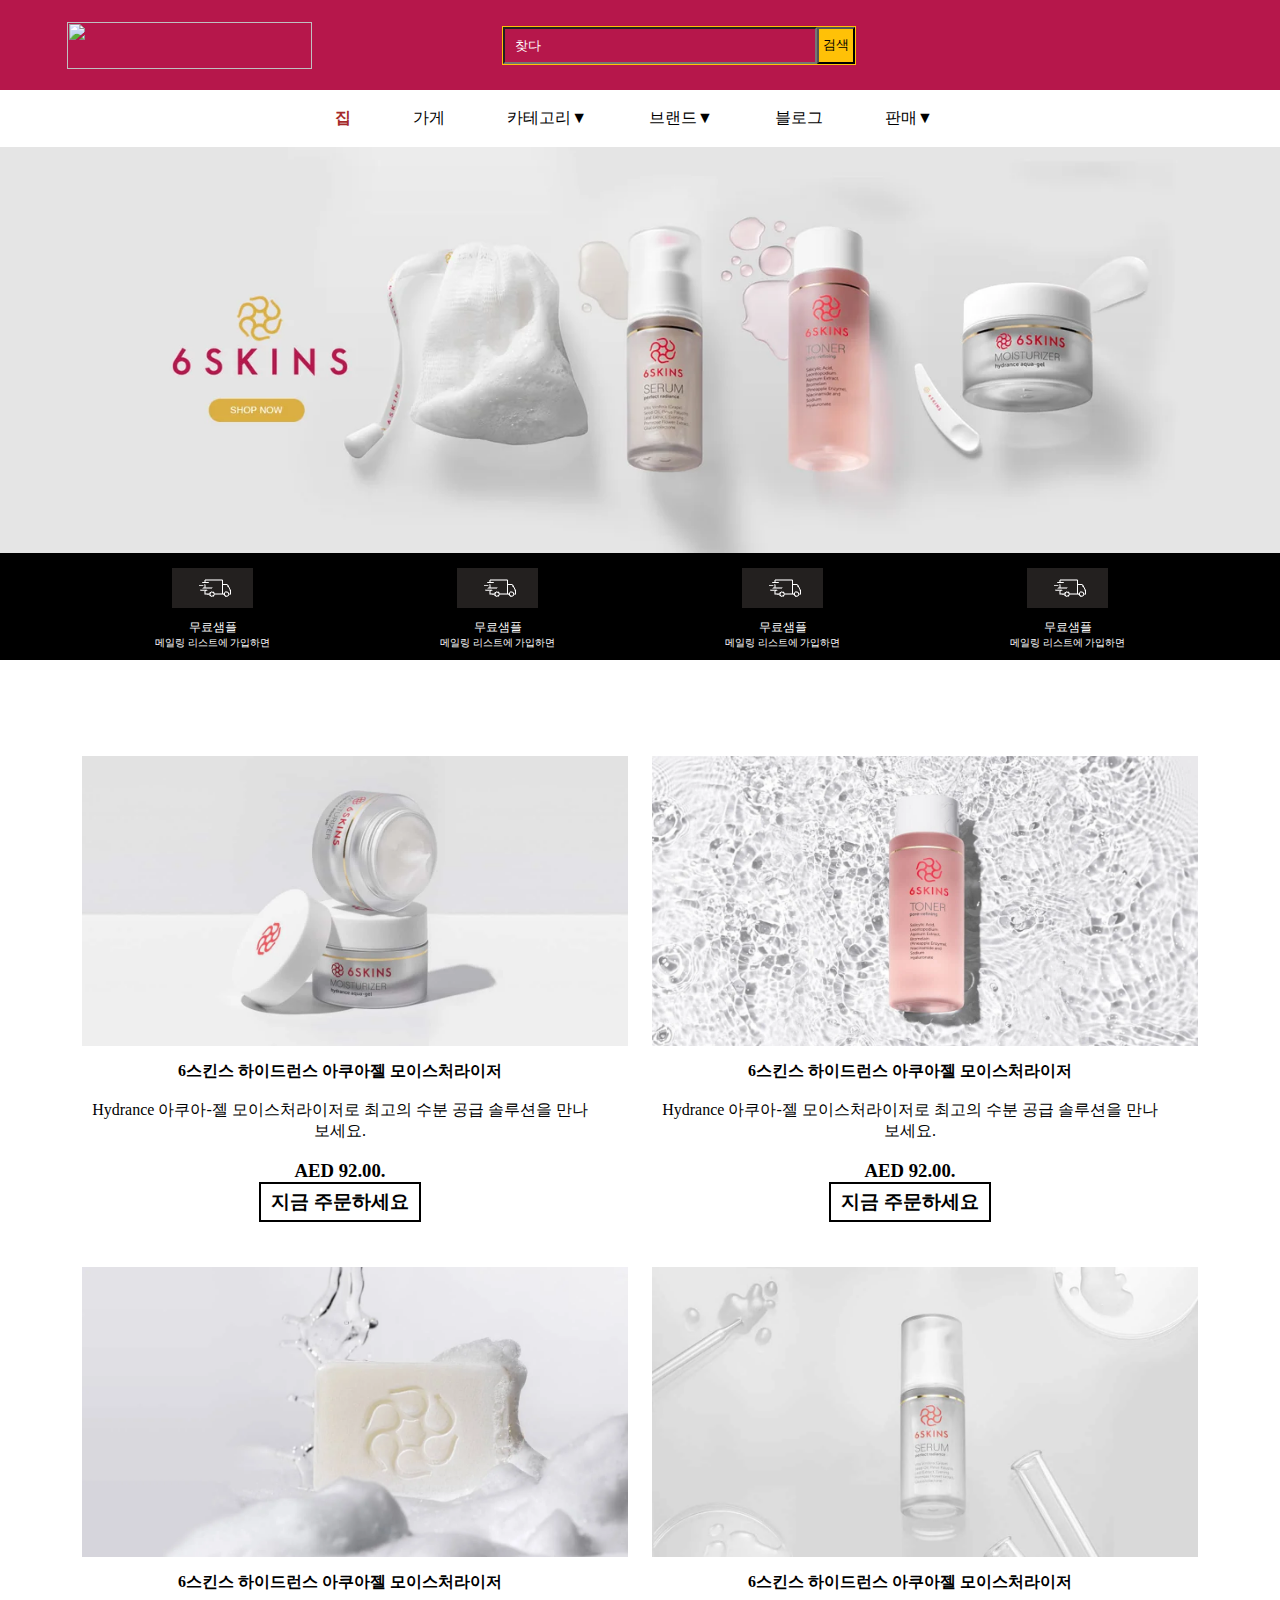
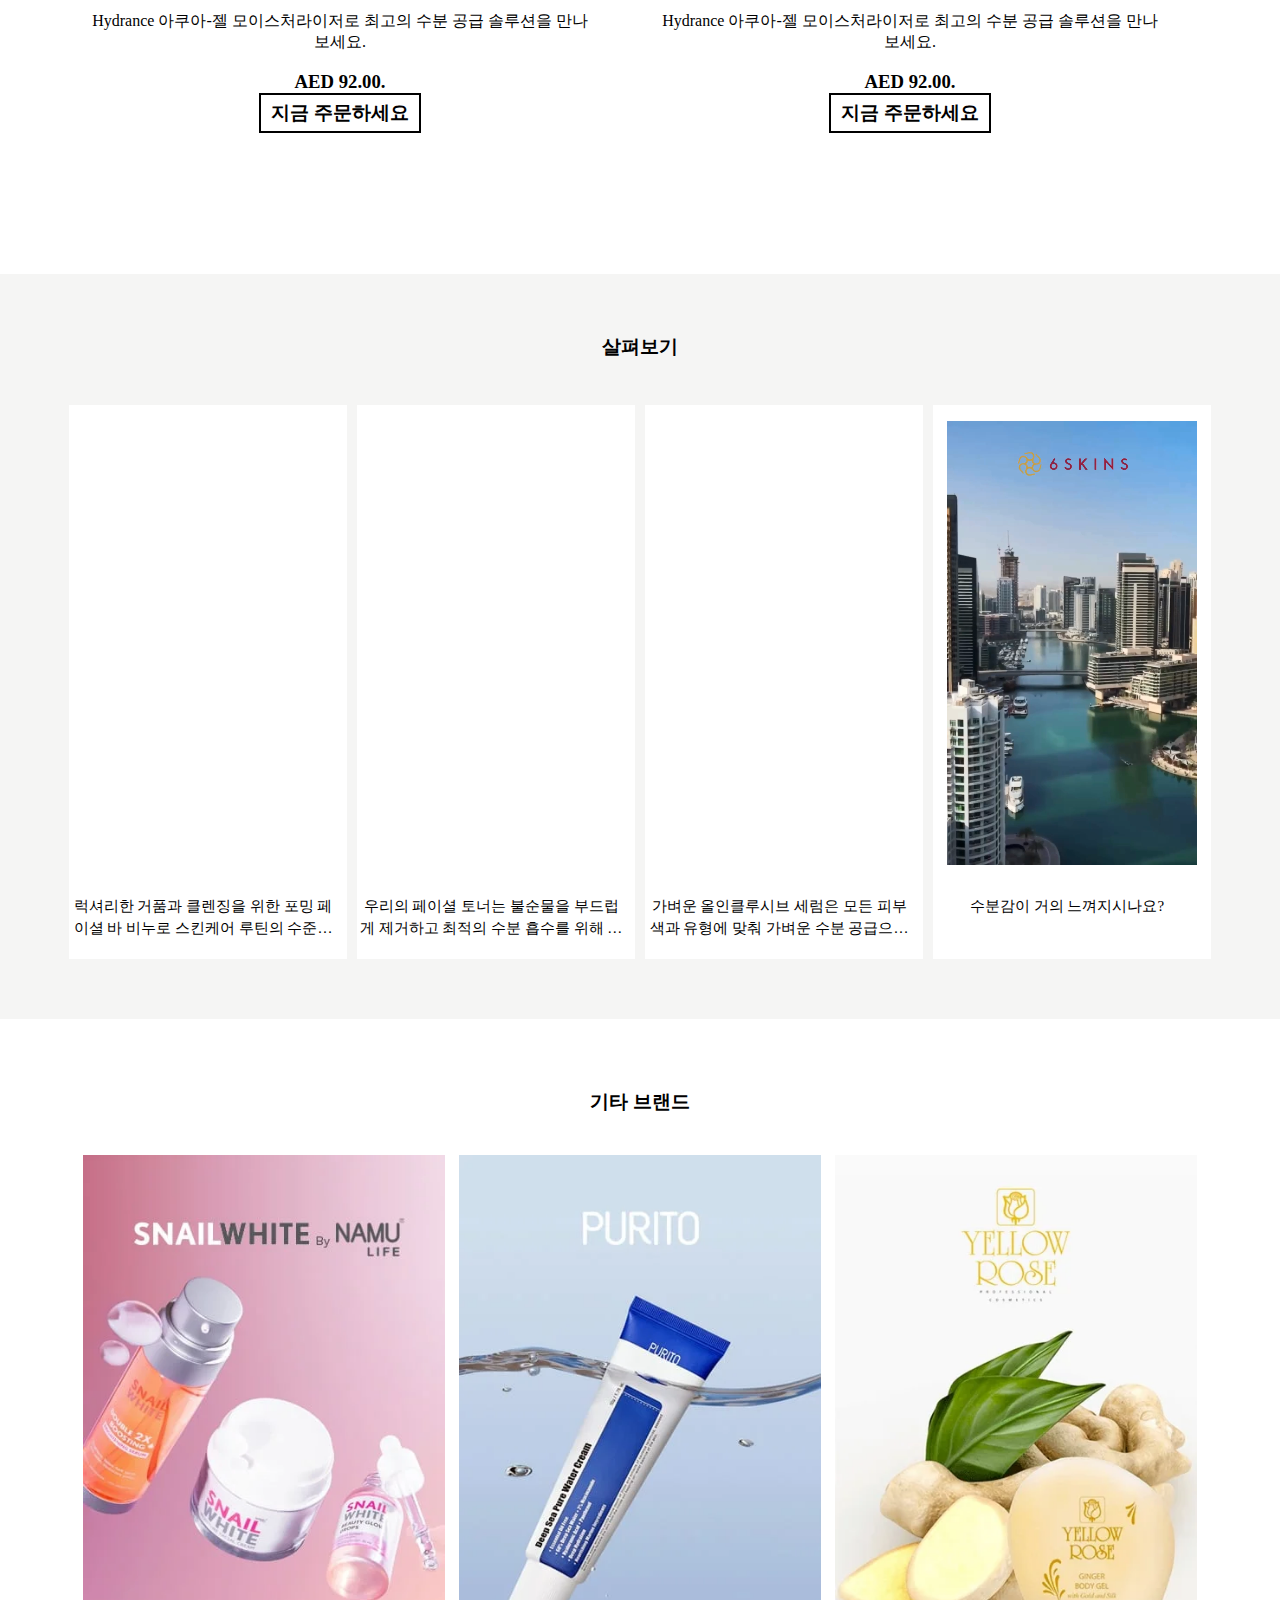
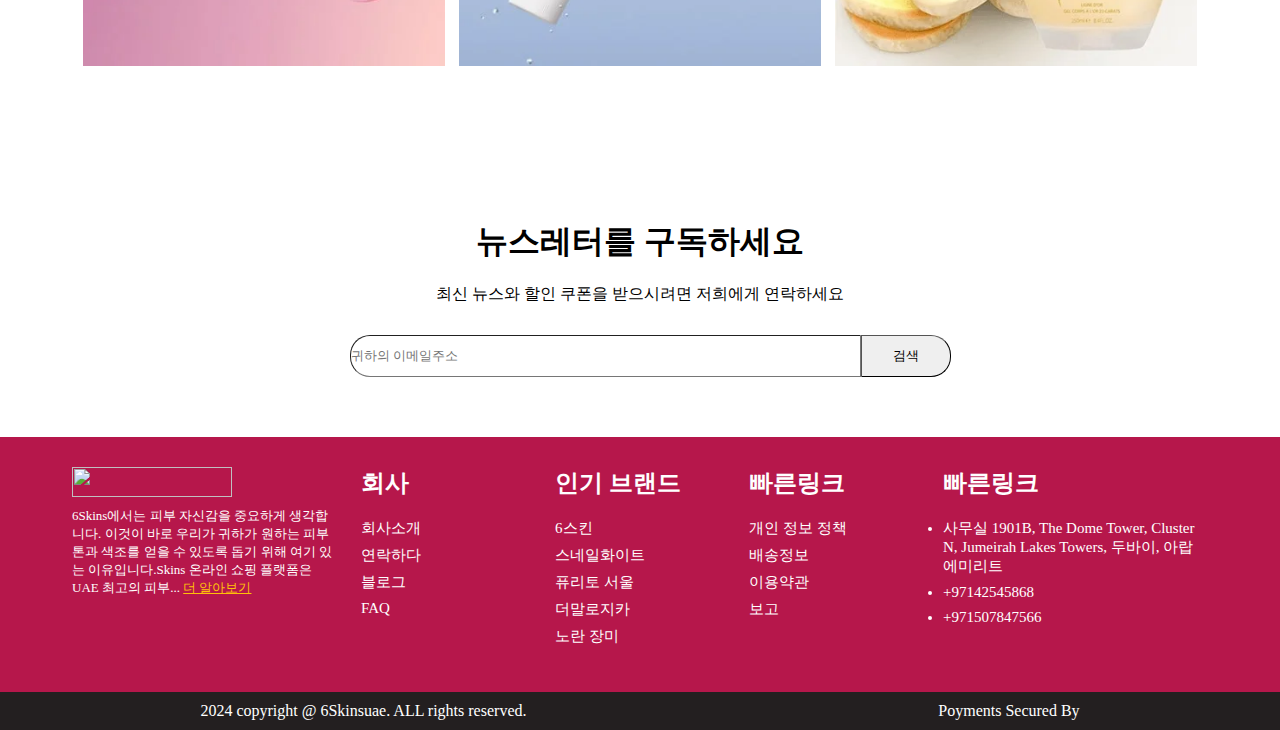
==== commit e8b391ba: "Add files via upload" ====
--- a/index.html
+++ b/index.html
@@ -278,6 +278,10 @@
                     <img id="imglist3" src="img/ghkwkd7.webp" class="product-img">
                     <div class="hover-text">지금 구매하세요!</div>
                 </div>
+                <div class="content13" id="nons">
+                    <div></div>
+                </div>
+
             </div>
         </div>
         
@@ -411,8 +415,6 @@
         </div>
     </div>
 
-
-    
 </body>
 
 </html>
--- a/header.css
+++ b/header.css
@@ -54,6 +54,13 @@
         margin-left: -20px;
     }
 }
+@media (max-width: 999px) {
+    #menu {
+        display: none;
+    }
+}
+
+
 
 
 #header #header_search{
@@ -160,4 +167,17 @@
 
 #menu > ul > li > ul > li > a:hover {
     background-color: #ffc107;
-}+}
+/* 해상도가 1450px 이상인 경우 */
+@media (min-width: 1000px) {
+    #menu {
+        display: flex;
+    }
+}
+
+/* 해상도가 1210px 이하인 경우 */
+@media (max-width: 999px) {
+    #menu {
+        display: none;
+    }
+}
--- a/body.css
+++ b/body.css
@@ -57,13 +57,22 @@
 }
 
 /* 해상도가 1450px 미만인 경우 */
-@media (max-width: 1209px) {
+@media (max-width: 1209px) and (min-width:1001px) {
     .img1 {
         width: 216px;
         height: 77px;
     }
 }
-
+@media (max-width: 999px) {
+    .img1 {
+        width: 160px;
+        height: 71px;
+        margin: 0px 12px;
+    }
+    #img2 {
+        padding: 16px 0px;
+    }
+}
 
 
 
@@ -109,7 +118,7 @@
 }
 
 /* 해상도가 1450px 미만인 경우 */
-@media (max-width: 1209px) {
+@media (max-width: 1209px) and (min-width: 1001px) {
     .container1 {
         width: 456px;
         height: 242px;
@@ -119,6 +128,17 @@
         height: 214px;
     }
 }
+@media (max-width: 999px) {
+    .container1 {
+        width: 336px;
+        height: 178px;
+    }
+    .container_text{
+        width: 336px;
+        height: 178px;
+    }
+}
+
 
 
 .container1 > img {
@@ -229,7 +249,7 @@
 }
 
 /* 해상도가 1450px 미만인 경우 */
-@media (max-width: 1210px) {
+@media (max-width: 1210px) and (min-width:1001px) {
     .video {
         width: 223px;
         height: 396px;
@@ -238,6 +258,15 @@
         width: 223px;
     }
 }
+@media (max-width: 999px) {
+    .video {
+        width: 160px;
+        height: 284px;
+    }
+    #container2 div > div p{
+        width: 160px;
+    }
+}
 
 
 #container3 {
@@ -247,17 +276,22 @@
     color: black;
     text-align: center;
     padding-bottom: 50px;
+
 }
 
 #container3 > div {
+
+    flex-wrap: wrap;
     display: flex;
     justify-content: center;
+
 }
 
 .content13 {
     position: relative; /* 추가: 상대적 위치 설정 */
     padding: 0 7px;
     overflow: hidden; /* 텍스트 숨기기 위해 추가 */
+    
 }
 
 .hover-text {
@@ -279,8 +313,17 @@
     transform: translate(0, -50%);
     opacity: 1; /* 호버 시 투명도를 1로 설정하여 나타나도록 합니다 */
 }
-#imglist1,#imglist3,#imglist2{
-    width: 422px; height: 596px;
+#imglist1,
+#imglist3,
+#imglist2 {
+    width: 422px;
+    height: 596px;
+}
+
+#nons{
+    width: 341px;
+    height: 481px;
+    display: none;
 }
 
 @media (min-width: 1450px) {
@@ -299,12 +342,24 @@
 }
 
 /* 해상도가 1450px 미만인 경우 */
-@media (max-width: 1209px) {
+@media (max-width: 1209px) and (min-width:1001px) {
     #imglist1,#imglist3,#imglist2 {
         width: 302px;
         height: 427px;
     }
 }
+@media (max-width: 1000px) {
+    #imglist1,#imglist3,#imglist2 {
+        width: 341px;
+        height: 481px;
+    }
+    #container > div {
+        flex-wrap: wrap;
+        width: 700px;
+    }
+
+}
+
 
 #under {
 
@@ -400,6 +455,9 @@
         width: 140px;
         height: 205px;
     }
+    #nons{
+        display: block;
+    }
 }
 
 
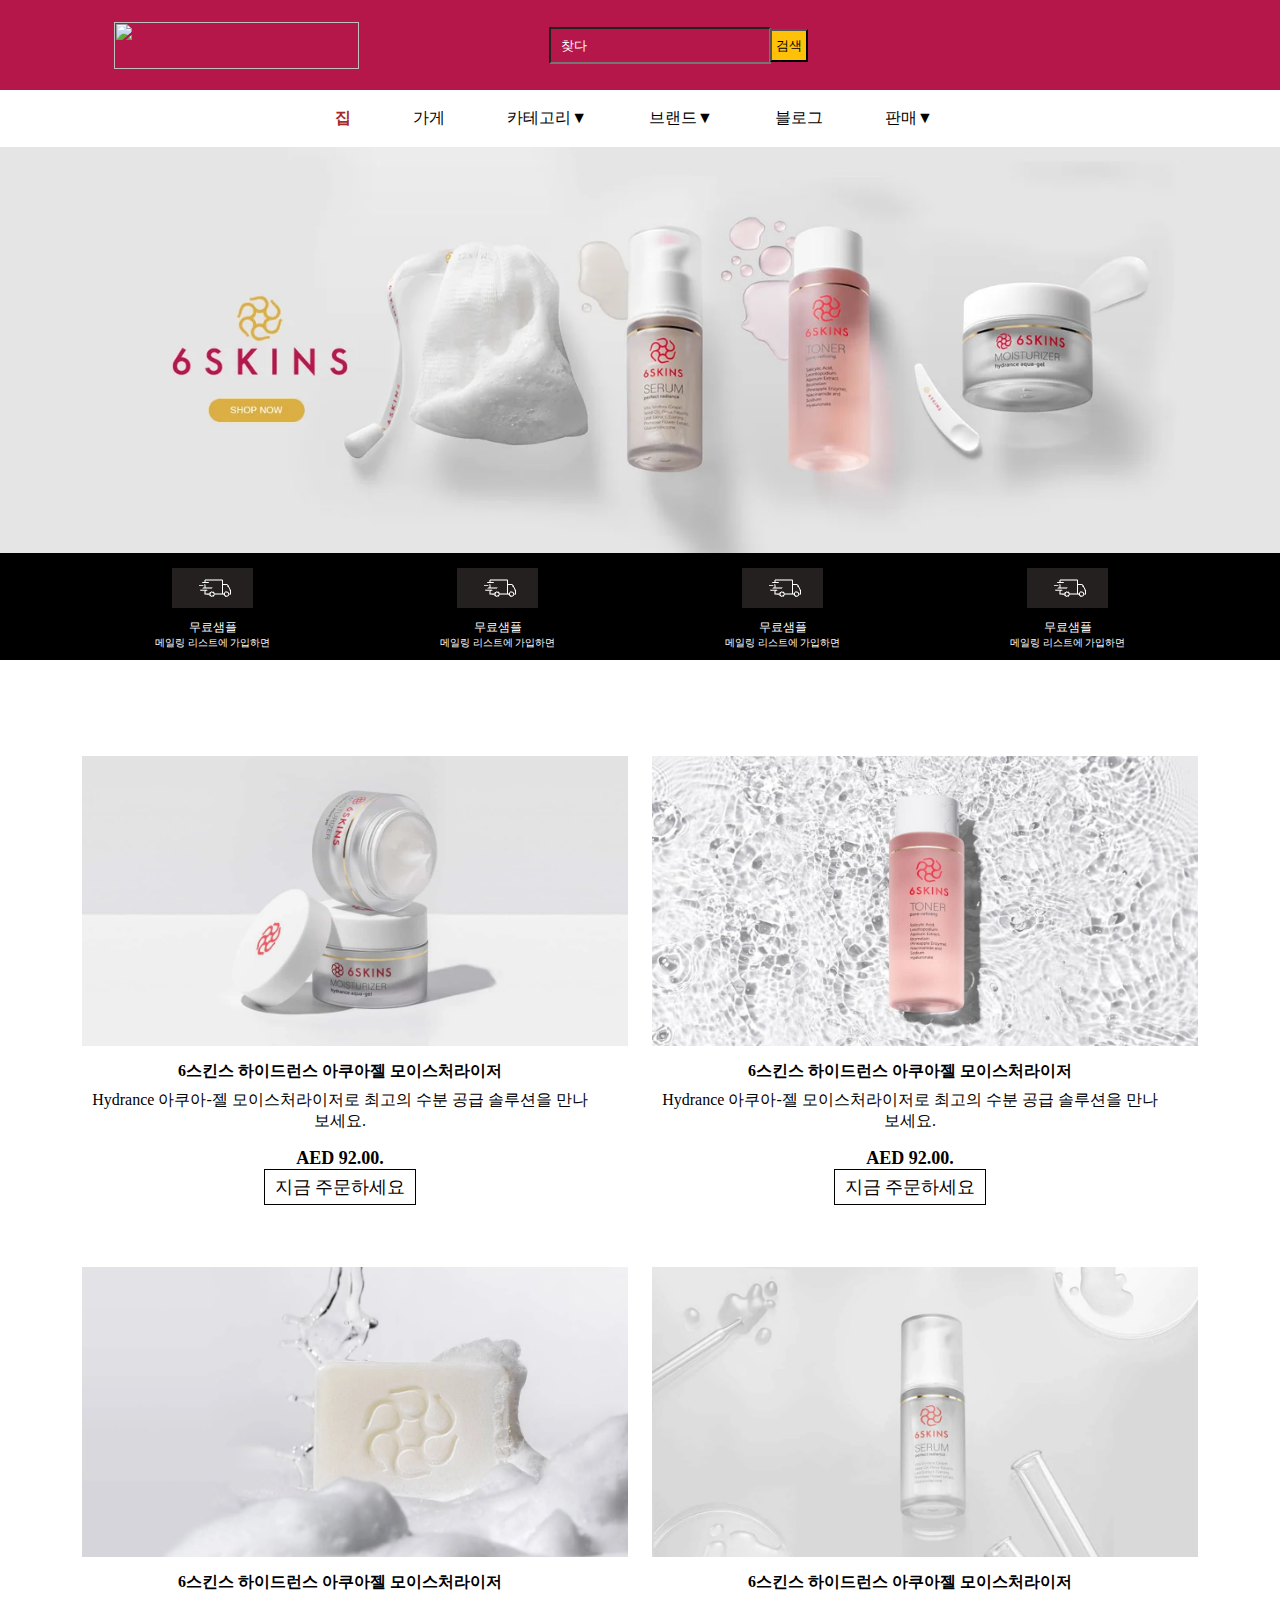
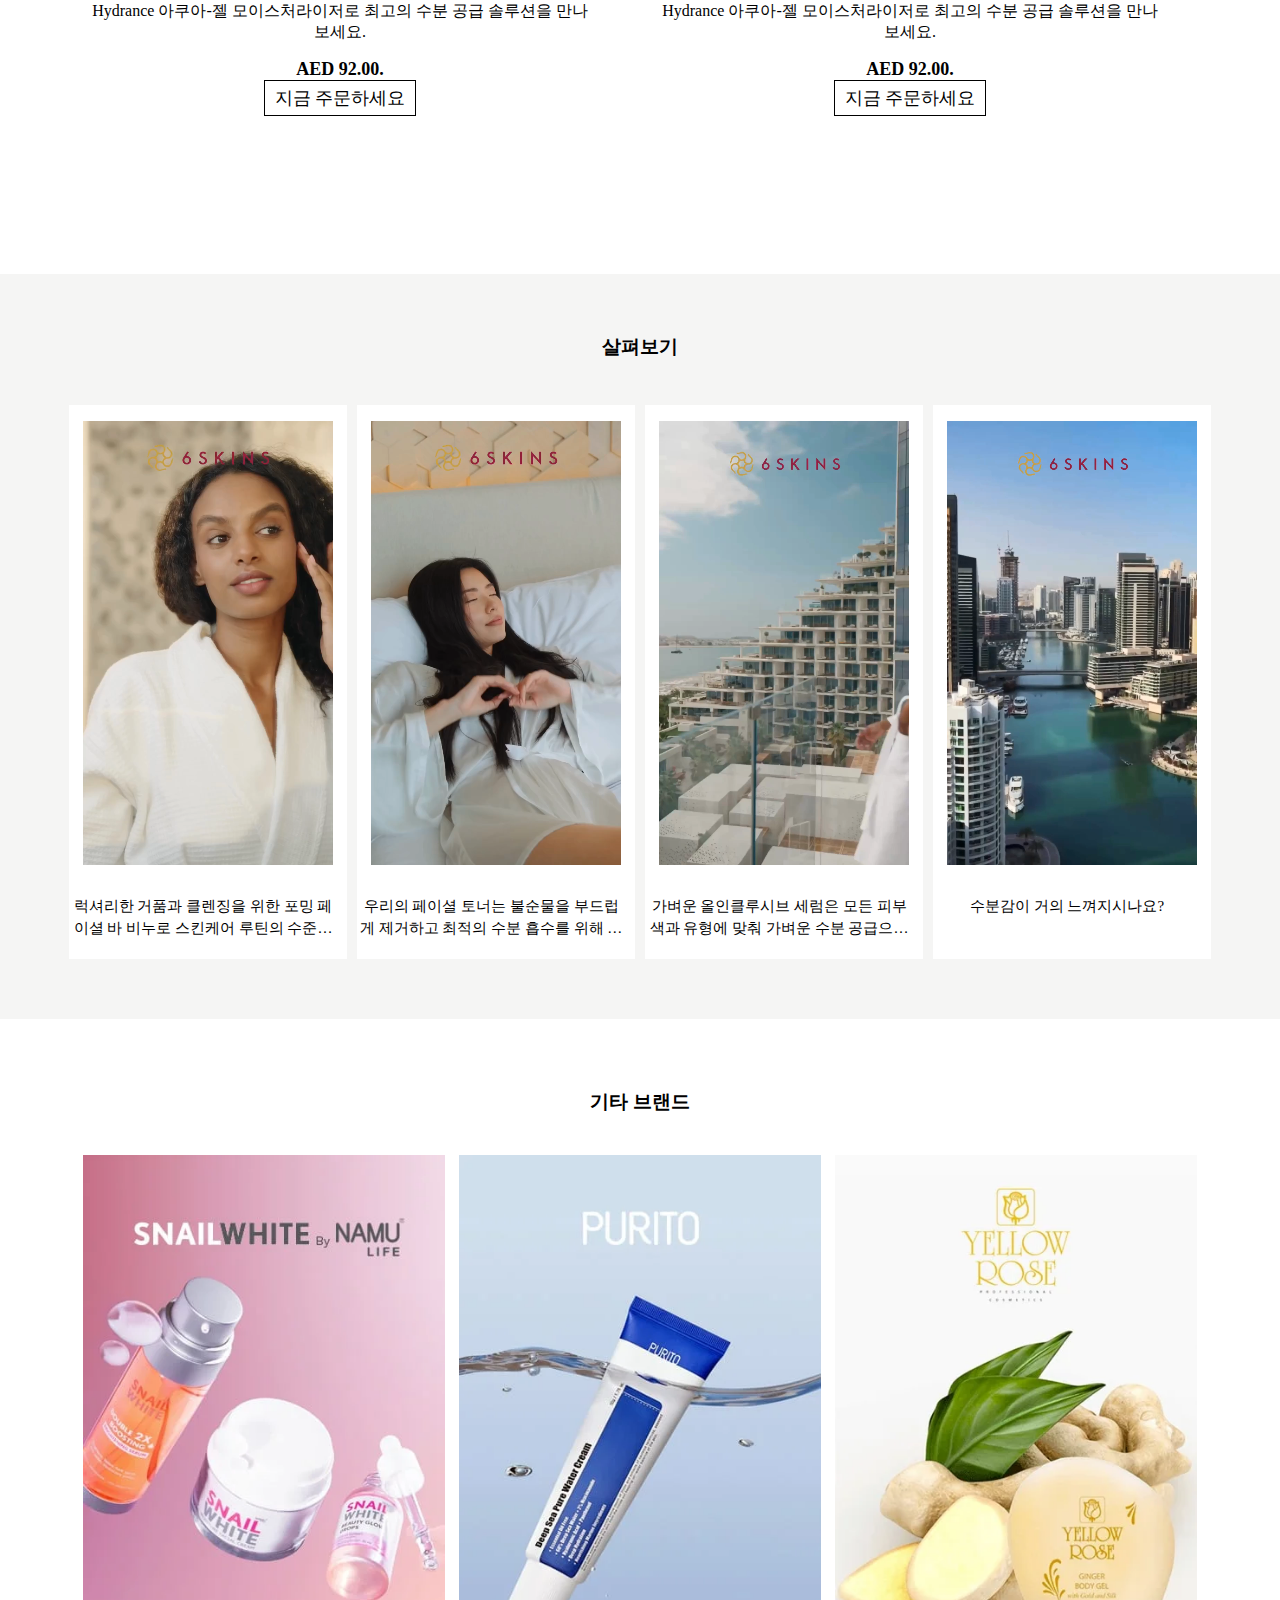
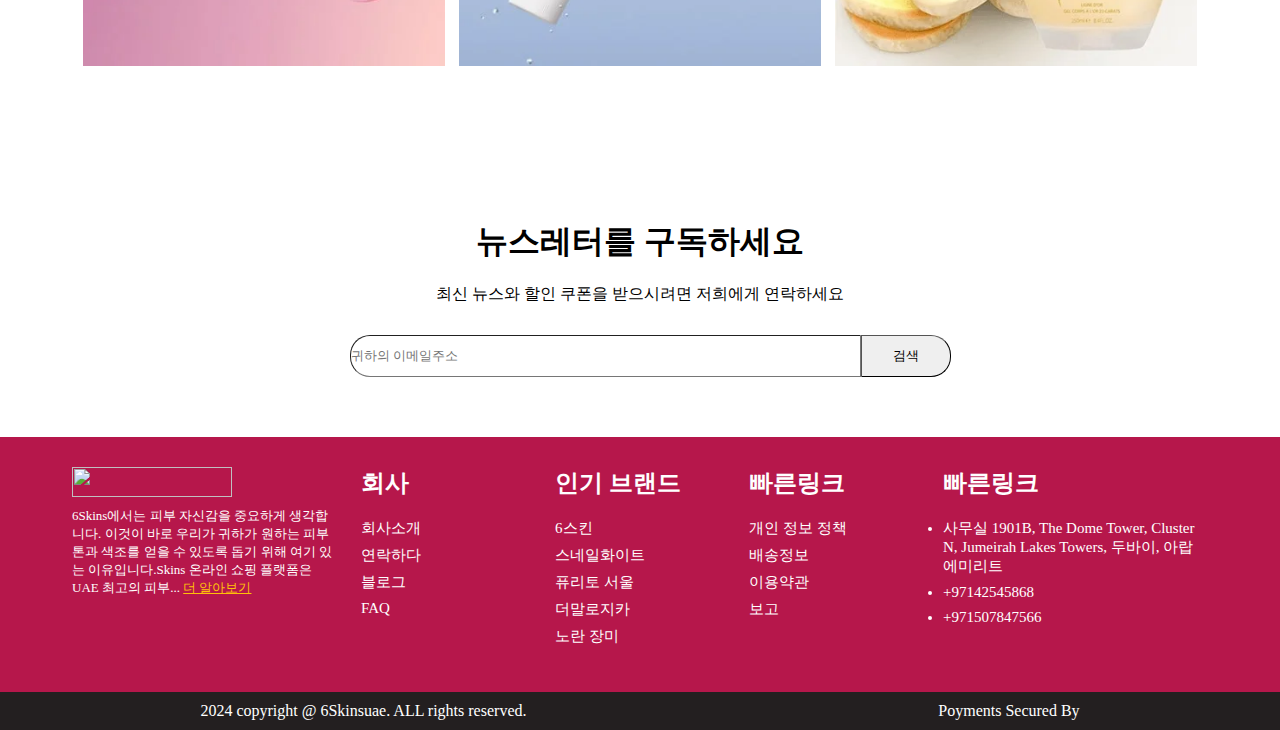
==== commit 0e481ba6: "Add files via upload" ====
--- a/index.html
+++ b/index.html
@@ -19,8 +19,8 @@
 
             <div id="nav1">
                 <div id="header_search">
-                    <input type="text" placeholder="찾다" style="width: 310px; height: 33px;">
-                    <button type="button" style="width: 38px; background-color: #ffc107;">검색</button>
+                    <input class="header_search"  type="text" placeholder="찾다">
+                    <button class="header_button" type="button" >검색</button>
                 </div>
             </div>
             <div id="nav2">
@@ -130,24 +130,24 @@
             <div id="main2">
                 <div id="img2">
                     <div class="img1">
-                        <img src="img/스크린샷 2024-05-07 오후 3.37.26.png" style="margin-bottom: 7px; ">
-                        <div style="text-align: center;  font-size: 12px; ">무료샘플</div>
-                        <div style="text-align: center; font-size: 10px;">메일링 리스트에 가입하면</div>
+                        <img src="img/스크린샷 2024-05-07 오후 3.37.26.png" class="scrin_img">
+                        <div class="scrin_text">무료샘플</div>
+                        <div class="scrin_under">메일링 리스트에 가입하면</div>
                     </div>
                     <div class="img1" >
-                        <img src="img/스크린샷 2024-05-07 오후 3.37.26.png" style="margin-bottom: 7px; ">
-                        <div style="text-align: center;  font-size: 12px; ">무료샘플</div>
-                        <div style="text-align: center; font-size: 10px;">메일링 리스트에 가입하면</div>
+                        <img src="img/스크린샷 2024-05-07 오후 3.37.26.png" class="scrin_img">
+                        <div class="scrin_text">무료샘플</div>
+                        <div class="scrin_under">메일링 리스트에 가입하면</div>
                     </div>
                     <div class="img1" >
-                        <img src="img/스크린샷 2024-05-07 오후 3.37.26.png" style="margin-bottom: 7px; ">
-                        <div style="text-align: center;  font-size: 12px; ">무료샘플</div>
-                        <div style="text-align: center; font-size: 10px;">메일링 리스트에 가입하면</div>
+                        <img src="img/스크린샷 2024-05-07 오후 3.37.26.png" class="scrin_img">
+                        <div class="scrin_text">무료샘플</div>
+                        <div class="scrin_under">메일링 리스트에 가입하면</div>
                     </div>
                     <div class="img1">
-                        <img src="img/스크린샷 2024-05-07 오후 3.37.26.png" style="margin-bottom: 7px; ">
-                        <div style="text-align: center;  font-size: 12px; ">무료샘플</div>
-                        <div style="text-align: center; font-size: 10px;">메일링 리스트에 가입하면</div>
+                        <img src="img/스크린샷 2024-05-07 오후 3.37.26.png" class="scrin_img">
+                        <div class="scrin_text">무료샘플</div>
+                        <div class="scrin_under">메일링 리스트에 가입하면</div>
                     </div>
                 </div>
             </div>
@@ -158,27 +158,27 @@
             <div id="content1">
                 <div>
                     <div class="container1">
-                        <img src="img/ghkwkd1.webp" id="content1-1" ></a>
+                        <img src="img/ghkwkd1.webp" class="content1-1" ></a>
                     </div>
                     <div class="container_text">
-                        <h4>6스킨스 하이드런스 아쿠아젤 모이스처라이저</h4>
-                        <br>
-                        <p>Hydrance 아쿠아-젤 모이스처라이저로 최고의 수분 공급 솔루션을 만나보세요.</p>
-                        <br>
-                        <h3>AED 92.00.</p>
+                        <h4 style="margin-bottom: 8px;">6스킨스 하이드런스 아쿠아젤 모이스처라이저</h4>
+
+                        <p style="margin-bottom: 16px;">Hydrance 아쿠아-젤 모이스처라이저로 최고의 수분 공급 솔루션을 만나보세요.</p>
+
+                        <p style="font-size: 18px; font-weight: 600;">AED 92.00.</p>
                             <div class="content_click">지금 주문하세요</div>
                     </div>
                 </div>
                 <div >
                     <div class="container1">
-                        <img src="img/ghkwkd3.webp" id="content1-1" ></a>
+                        <img src="img/ghkwkd3.webp" class="content1-1" ></a>
                     </div>
                     <div class="container_text">
-                        <h4>6스킨스 하이드런스 아쿠아젤 모이스처라이저</h4>
-                        <br>
-                        <p>Hydrance 아쿠아-젤 모이스처라이저로 최고의 수분 공급 솔루션을 만나보세요.</p>
-                        <br>
-                        <h3>AED 92.00.</p>
+                        <h4 style="margin-bottom: 8px;">6스킨스 하이드런스 아쿠아젤 모이스처라이저</h4>
+
+                        <p style="margin-bottom: 16px;">Hydrance 아쿠아-젤 모이스처라이저로 최고의 수분 공급 솔루션을 만나보세요.</p>
+
+                        <p style="font-size: 18px; font-weight: 600;">AED 92.00.</p>
                             <div class="content_click">지금 주문하세요</div>
                     </div>
                 </div>
@@ -187,27 +187,26 @@
             <div id="content2">
                 <div>
                     <div class="container1">
-                        <img src="img/ghkwkd2.webp" id="content1-1" ></a>
+                        <img src="img/ghkwkd2.webp" class="content1-1" ></a>
                     </div>
                     <div class="container_text">
-                        <h4>6스킨스 하이드런스 아쿠아젤 모이스처라이저</h4>
-                        <br>
-                        <p>Hydrance 아쿠아-젤 모이스처라이저로 최고의 수분 공급 솔루션을 만나보세요.</p>
-                        <br>
-                        <h3>AED 92.00.</p>
+                        <h4 style="margin-bottom: 8px;">6스킨스 하이드런스 아쿠아젤 모이스처라이저</h4>
+
+                        <p style="margin-bottom: 16px;">Hydrance 아쿠아-젤 모이스처라이저로 최고의 수분 공급 솔루션을 만나보세요.</p>
+
+                        <p style="font-size: 18px; font-weight: 600;">AED 92.00.</p>
                             <div class="content_click">지금 주문하세요</div>
                     </div>
                 </div>
                 <div >
                     <div class="container1">
-                        <img src="img/ghkwkd4.webp" id="content1-1"></a>
+                        <img src="img/ghkwkd4.webp" class="content1-1"></a>
                     </div>
                     <div class="container_text">
-                        <h4>6스킨스 하이드런스 아쿠아젤 모이스처라이저</h4>
-                        <br>
-                        <p>Hydrance 아쿠아-젤 모이스처라이저로 최고의 수분 공급 솔루션을 만나보세요.</p>
-                        <br>
-                        <h3>AED 92.00.</p>
+                        <h4 style="margin-bottom: 8px;">6스킨스 하이드런스 아쿠아젤 모이스처라이저</h4>
+                        <p style="margin-bottom: 16px;">Hydrance 아쿠아-젤 모이스처라이저로 최고의 수분 공급 솔루션을 만나보세요.</p>
+
+                        <p style="font-size: 18px; font-weight: 600;">AED 92.00.</p>
                             <div class="content_click">지금 주문하세요</div>
                     </div>
                 </div>
@@ -220,7 +219,7 @@
             <h3>살펴보기</h3>
             <div>
                 <div>
-                    <a href="#" style="    text-decoration: none; /* 링크의 밑줄 없애기 */">
+                    <a class="vodeo_hidden" href="#">
                         <video class="video" autoplay muted loop  controlsList="nodownload">
                             <source src="video/video1.mp4" type="video/mp4">
                         </video>
@@ -230,7 +229,7 @@
                 </div>
         
                 <div>
-                    <a href="#" style="    text-decoration: none; /* 링크의 밑줄 없애기 */">
+                    <a class="vodeo_hidden" href="#">
                         <video class="video" autoplay muted loop  controlsList="nodownload">
                             <source src="video/video2.mp4" type="video/mp4">
                         </video>
@@ -240,7 +239,7 @@
                 </div>
         
                 <div>
-                    <a href="#" style="    text-decoration: none; /* 링크의 밑줄 없애기 */">
+                    <a class="vodeo_hidden" href="#">
                         <video class="video" autoplay muted loop  controlsList="nodownload">
                             <source src="video/video3.mp4" type="video/mp4">
                         </video>
@@ -251,7 +250,7 @@
                 </div>
         
                 <div>
-                    <a href="#" style="    text-decoration: none; /* 링크의 밑줄 없애기 */">
+                    <a class="vodeo_hidden" href="#">
                         <video class="video" autoplay muted loop  controlsList="nodownload">
                             <source src="video/video4.mp4" type="video/mp4">
                         </video>
@@ -311,10 +310,11 @@
             <h1 style="margin-bottom: 20px;">뉴스레터를 구독하세요</h1>
             <p style="margin-bottom: 30px;">최신 뉴스와 할인 쿠폰을 받으시려면 저희에게 연락하세요</p>
             <div id="search">
-                <input type="text" placeholder="귀하의 이메일주소" style="width: 509px; height: 40px;">
-                <button type="button" style="width: 90px; ">검색</button>
-            </div>
-        </div>
+                <input class="under_input" type="text" placeholder="귀하의 이메일주소">
+                <button class="under_button" type="button">검색</button>
+            </div>
+        </div>
+
 
 
         
--- a/header.css
+++ b/header.css
@@ -54,13 +54,19 @@
         margin-left: -20px;
     }
 }
-@media (max-width: 999px) {
+@media (max-width: 999px) and (min-width:770px) {
     #menu {
         display: none;
     }
 }
-
-
+@media (max-width:770px){
+    .header_search{
+        width: 100px;
+    }
+    #nav2{
+        display: none;
+    }
+}
 
 
 #header #header_search{
@@ -77,10 +83,17 @@
     height: 60px;
 }
 
-#header_search {
+#header_input {
     display: flex;
     border: 1px solid #ffc107;
     
+}
+.header_search{
+    width: 17vw; height: 33px;
+}
+.header_button{
+    width: 38px; background-color: #ffc107;
+    height: 33px;
 }
 
 #search input[type="text"],
@@ -89,6 +102,7 @@
     margin-left: 10px;
 }
 #header_search input[type="text"] {
+    margin-right:-5px; /* 원하는 간격으로 조정할 수 있습니다. */
     border: px solid #ffc107;
     background-color: #b6174b;
     color: white;
@@ -106,7 +120,6 @@
 
 #menu {
     width: 100%;
-
     background-color: white;
     display: flex;
     justify-content: center;
--- a/body.css
+++ b/body.css
@@ -22,6 +22,23 @@
     z-index: 1;
 }
 
+@media (max-width: 769px) {
+    #slider #main{
+        height: 148.5vw;
+    }
+    #main .imglist:nth-child(1) {
+        content: url("img/gey5.png");
+    }
+    #main .imglist:nth-child(2) {
+        content: url("img/gey6.png");
+    }
+    #main .imglist:nth-child(3) {
+        content: url("img/gey7.png");
+    }
+    #main .imglist:nth-child(4) {
+        content: url("img/gey8.png");
+    }
+}
 
 #main2 {
     width: 100%;
@@ -40,7 +57,16 @@
     margin: 15px 12px; /* 초기 이미지 간격 설정 */
     text-align: center; /* 이미지 내부 요소 가운데 정렬 */
 }
-
+.scrin_under{
+    text-align: center; font-size: 10px;
+}
+.scrin_text{
+    text-align: center;
+    font-size: 12px;
+}
+.scrin_img{
+    margin-bottom: 7px; 
+}
 /* 해상도가 1450px 이상인 경우 */
 @media (min-width: 1450px) {
     .img1 {
@@ -63,14 +89,48 @@
         height: 77px;
     }
 }
-@media (max-width: 999px) {
+@media (max-width: 999px) and (min-width:770px){
     .img1 {
         width: 160px;
-        height: 71px;
+        height: 77px;
         margin: 0px 12px;
     }
     #img2 {
         padding: 16px 0px;
+    }
+}
+@media (max-width: 770px) and (min-width:631px){
+    .img1 {
+        width: 110px;
+        height: 86px;
+        margin: 0px 12px;
+    }
+    #img2 {
+        padding: 16px 0px;
+    }
+}
+
+@media (max-width:630px){
+    #main2{
+        width: 100%;
+    }
+    .img1 {
+        width: 95px;
+        height: 55px;
+        margin: 0px;
+        padding: 0px 12px;
+    }
+    #img2 {
+        padding: 16px 0px;
+    }
+    .scrin_under {
+        display: none; /* 텍스트를 숨깁니다. */
+    }
+    .scrin_text {
+        font-size: 10px;
+    }
+    .scrin_img {
+        margin-bottom: 0px;
     }
 }
 
@@ -128,7 +188,7 @@
         height: 214px;
     }
 }
-@media (max-width: 999px) {
+@media (max-width: 999px) and (min-width:771px) {
     .container1 {
         width: 336px;
         height: 178px;
@@ -138,7 +198,33 @@
         height: 178px;
     }
 }
-
+@media (max-width:770px) and (min-width:576px){
+    .container1 {
+        width: 246px;
+        height: 130px;
+    }
+    .container_text{
+        width: 246px;
+        height: 200px;
+    }
+}
+
+
+@media (max-width:575px){
+    .container1 {
+        width: 470px;
+        height: 279px;
+
+    }
+    .content1-1{
+        width: 470px;
+        height: 252px;
+    }
+    .container_text{
+        width: 470px;
+        height: 150px;
+    }
+}
 
 
 .container1 > img {
@@ -163,14 +249,17 @@
 }
 .content_click {
     display: inline-block; /* 요소를 인라인 블록 요소로 지정합니다. */
-    border: 2px solid black; /* 테두리의 종류와 색상을 지정합니다. */
+    border: 1px solid black; /* 테두리의 종류와 색상을 지정합니다. */
     padding: 5px 10px; /* 내부 여백을 설정합니다. */
     margin-bottom: 32px;
+    font-size: 18px;
+    font-weight: 300;
 }
 
 
 
 #container2 {
+    overflow: hidden; 
     width: 100%;
     background-color:#f5f5f4;
     padding-top: 60px;
@@ -258,15 +347,38 @@
         width: 223px;
     }
 }
-@media (max-width: 999px) {
+@media (max-width: 999px)and (min-width:576px){
     .video {
-        width: 160px;
-        height: 284px;
+        width: 188px;
+        height: 334px;
     }
     #container2 div > div p{
         width: 160px;
     }
 }
+
+@media (max-width:575px){
+    .video {
+        width: 307px;
+        height: 546px;
+
+    }
+    #container2 div > div p{
+        width: 307px;
+
+    }
+
+}
+
+
+
+.vodeo_hidden{
+    text-decoration: none;
+    overflow: hidden;
+}
+
+
+
 
 
 #container3 {
@@ -347,8 +459,13 @@
         width: 302px;
         height: 427px;
     }
-}
-@media (max-width: 1000px) {
+    #nons{
+        display: none;
+        width: 0;
+        height: 0;
+    }
+}
+@media (max-width: 1000px) and (min-width:771px ) {
     #imglist1,#imglist3,#imglist2 {
         width: 341px;
         height: 481px;
@@ -357,8 +474,33 @@
         flex-wrap: wrap;
         width: 700px;
     }
-
-}
+}
+@media (max-width: 770px) and (min-width: 576px) {
+    #imglist1,#imglist3,#imglist2 {
+        width: 251px;
+        height: 354px;
+    }
+    #container > div {
+        flex-wrap: wrap;
+        width: 505px;
+    }
+    #nons{
+        width: 251px;
+        height: 354px;
+    }
+}
+@media (max-width:575px){
+    #nons{
+        width: 0px;
+        height: 0px;
+    }
+    #imglist1,#imglist3,#imglist2 {
+        width: 470px;
+        height: 663px;
+    }
+}
+
+
 
 
 #under {
@@ -390,6 +532,22 @@
     border-radius: 0 20px 20px 0; /* 오른쪽 모서리만 둥글게 설정 */
     border-width: 1px;
 }
+
+.under_input{
+    width: 509px; height: 40px;
+}
+.under_button{
+    width: 90px;
+}
+
+@media (max-width: 575px){
+    #search input[type="text"] {
+        width: 383px;
+    }
+}
+
+
+
 
 #footer {
 
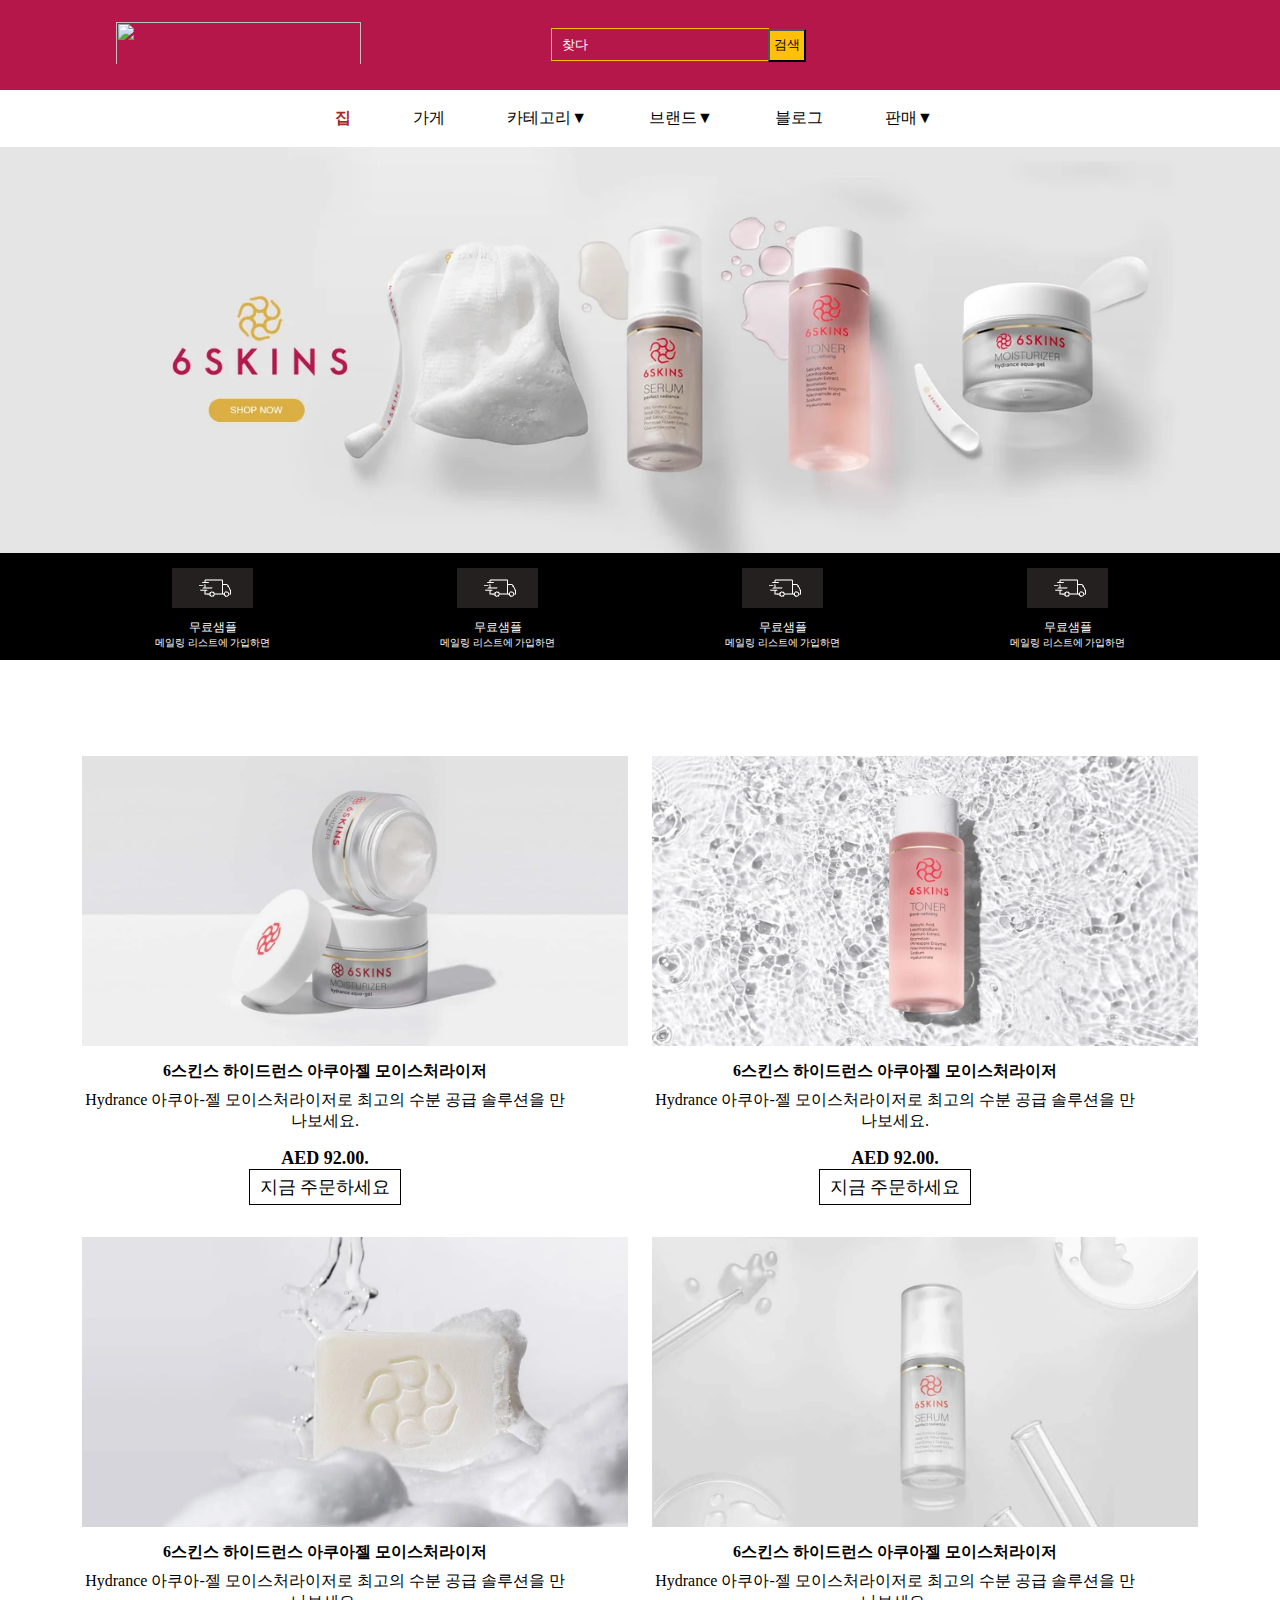
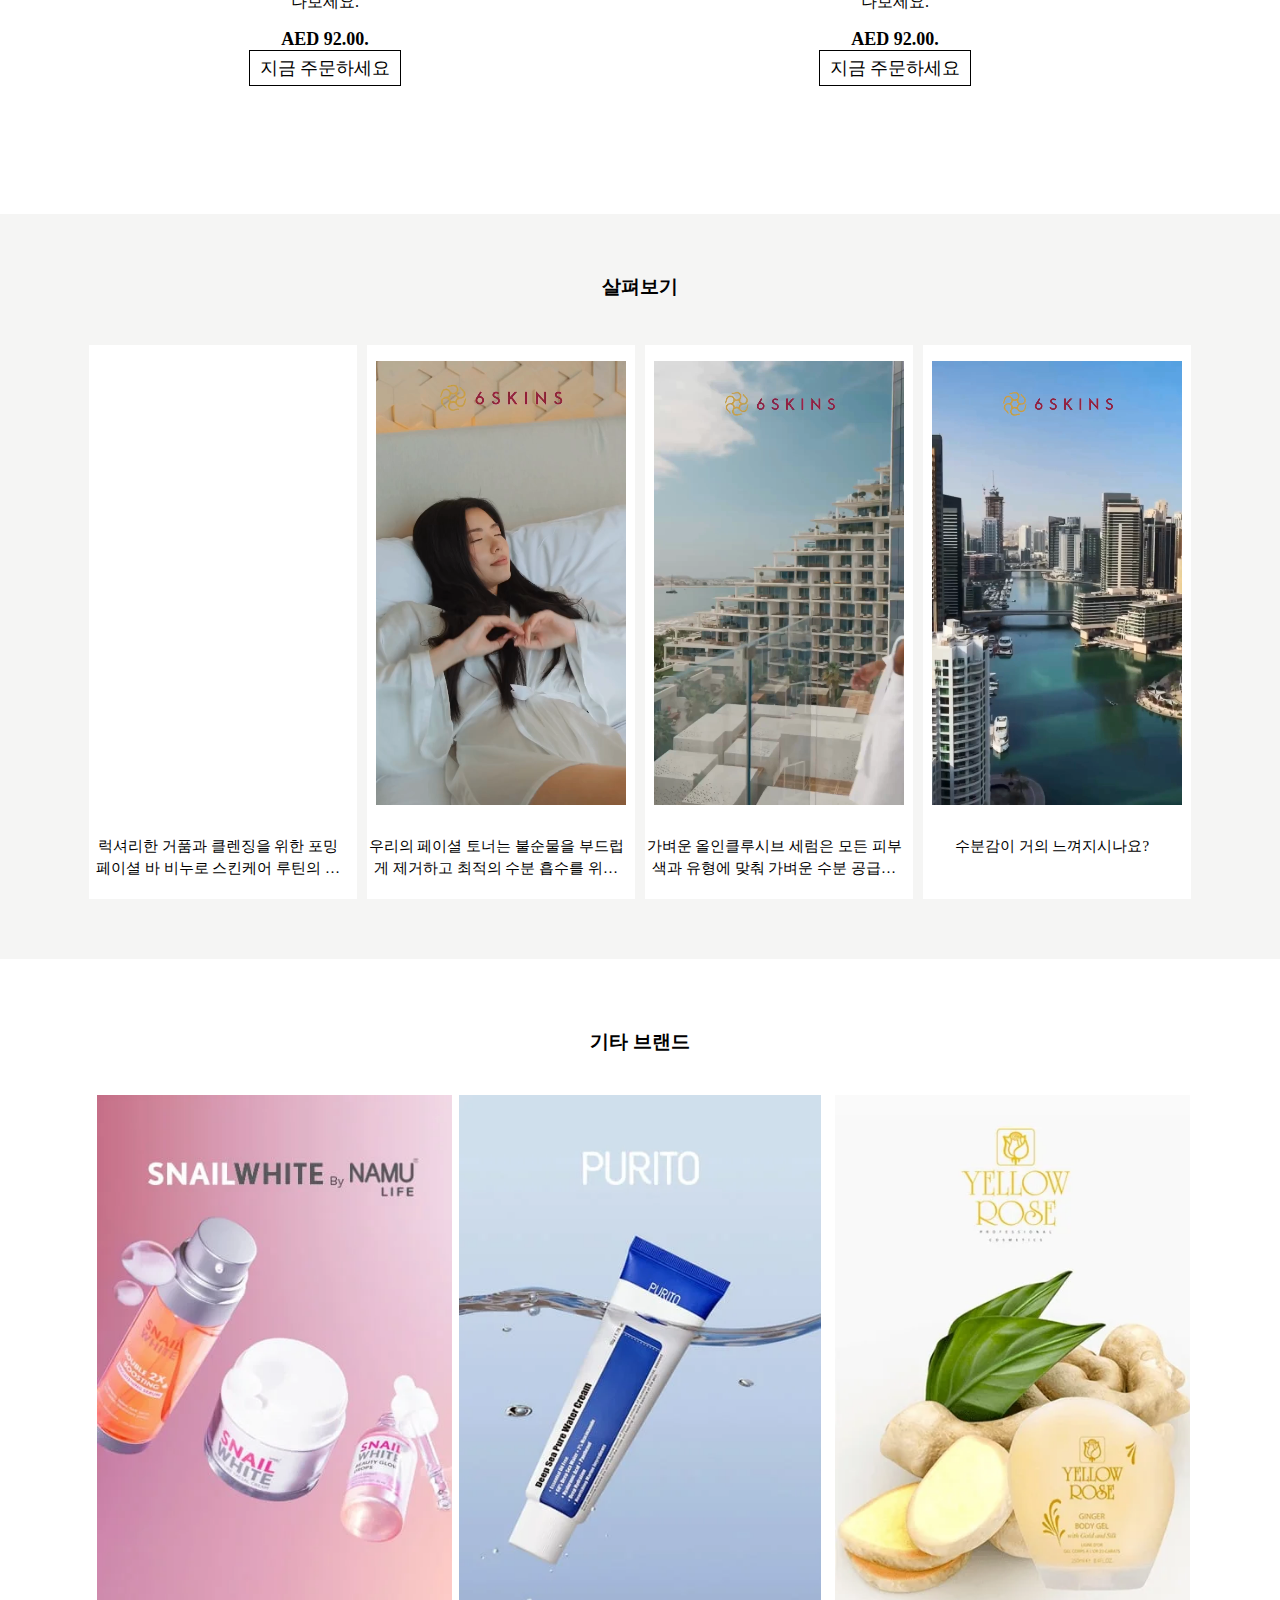
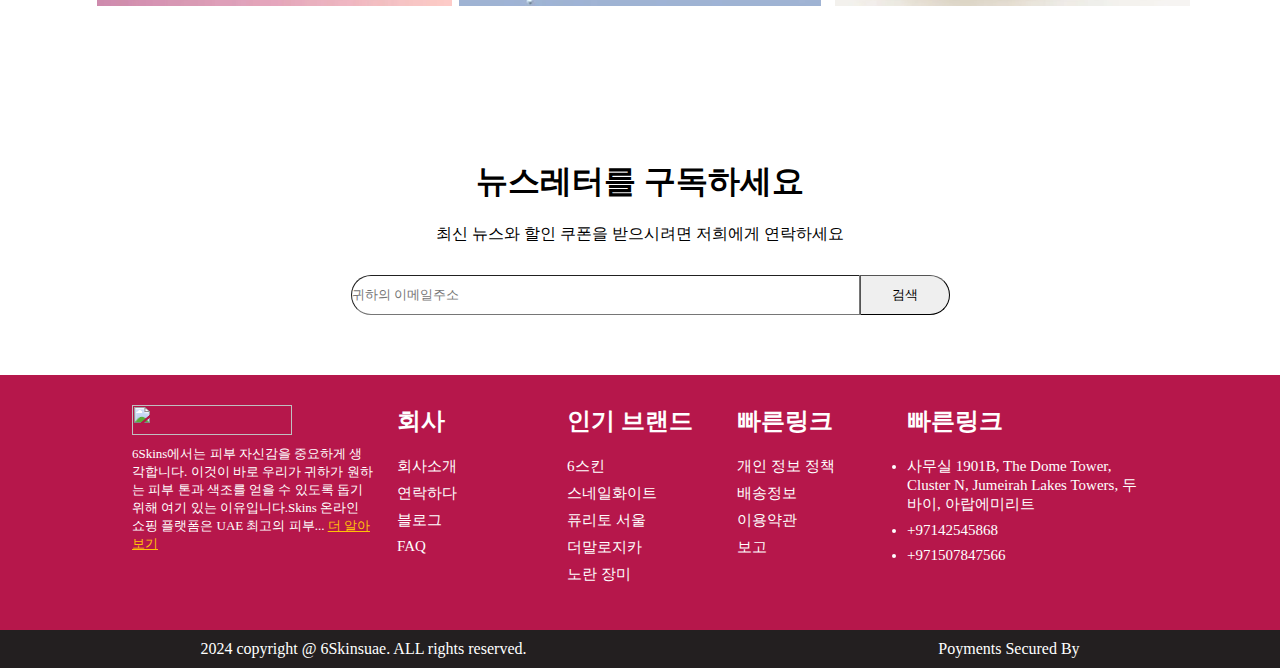
==== commit 3065a1d4: "Add files via upload" ====
--- a/index.html
+++ b/index.html
@@ -7,11 +7,12 @@
     <title>Document</title>
     <link rel="stylesheet" href="header.css" />
     <link rel="stylesheet" href="body.css" />
+    <meta name="viewport" content="width=device-width, initial-scale=1">
 </head>
 
 <body>
     <div id= "wrap">
-
+        
         <div id="header">
             <div id="logo">
                 <img src="https://6skinsuae.com/wp-content/uploads/2023/09/logo-whhite-1.png">
--- a/header.css
+++ b/header.css
@@ -1,13 +1,16 @@
 * {
     margin: 0;
     padding: 0;
-}
-
+    box-sizing: border-box; /* 모든 요소에 박스 모델 적용 */
+}
+html,
+body{
+width:100%;
+overflow-x:hidden;
+}
 #wrap {
     position: relative;
 }
-
-
 
 #header {
     width: 100%;
@@ -17,11 +20,9 @@
     padding: 15px 0px;
     justify-content: center; /* 수평 가운데 정렬 */
     align-items: center; /* 수직 가운데 정렬 */
-    padding: 15px 0px;
-}
-
-
-#header #logo > img{
+}
+
+#header #logo > img {
     padding-top: 5px;
     width: 245px;
     height: 46.81px;
@@ -29,7 +30,6 @@
     margin-right: 300px;
 }
 
-
 /* 해상도가 1450px 이상인 경우 */
 @media (min-width: 1450px) {
     #header #logo > img {
@@ -54,29 +54,72 @@
         margin-left: -20px;
     }
 }
-@media (max-width: 999px) and (min-width:770px) {
+
+@media (max-width: 999px) and (min-width: 770px) {
     #menu {
         display: none;
     }
 }
-@media (max-width:770px){
-    .header_search{
+
+@media (max-width: 770px) {
+    .header_search {
         width: 100px;
     }
-    #nav2{
+    #nav2 {
         display: none;
     }
 }
 
-
-#header #header_search{
+/* 모바일 해상도가 460px 이하인 경우 */
+@media (max-width: 480px) {
+    #header {
+        flex-direction: column; /* 세로 배치로 변경 */
+        align-items: center; /* 수직 가운데 정렬 */
+        padding: 10px 0;
+        width: 100vw;
+        margin-right: 0px;
+        padding-right: 0;
+    }
+
+    #header #logo > img {
+        margin: 0 auto 10px; /* 가운데 정렬 */
+        width: 200px; /* 이미지 크기 조정 */
+    }
+    #header #header_search {
+        margin-left: 0px !important;
+    }
+    #header #nav1 {
+        margin: 0 auto;
+        width: 400px;
+
+    }
+
+    #header_search {
+        width: 100%;
+        display: flex;
+        justify-content: center;
+        padding: 0; /* 좌우 여백 추가 */
+    }
+
+    #header_search > input{
+        width: 70%; /* 검색창 크기 조정 */
+        height: 33px;
+    }
+
+    .header_button {
+        width: 30px; /* 버튼 크기 조정 */
+        height: 33px;
+    }
+}
+
+#header #header_search {
     margin-left: 40px;
 }
+
 #header_search input[type="text"]::placeholder {
-    color:white; /* placeholder의 색상을 회색으로 설정합니다. */
-    padding-left:10px;
-}
-
+    color: white; /* placeholder의 색상을 회색으로 설정합니다. */
+    padding-left: 10px;
+}
 
 #header #nav2 {
     width: 340px;
@@ -86,37 +129,36 @@
 #header_input {
     display: flex;
     border: 1px solid #ffc107;
-    
-}
-.header_search{
-    width: 17vw; height: 33px;
-}
-.header_button{
-    width: 38px; background-color: #ffc107;
+}
+
+.header_search {
+    width: 17vw;
+    height: 33px;
+}
+
+.header_button {
+    width: 38px;
+    background-color: #ffc107;
     height: 33px;
 }
 
 #search input[type="text"],
 #search button {
-    margin-right:0px; /* 원하는 간격으로 조정할 수 있습니다. */
+    margin-right: 0px; /* 원하는 간격으로 조정할 수 있습니다. */
     margin-left: 10px;
 }
+
 #header_search input[type="text"] {
-    margin-right:-5px; /* 원하는 간격으로 조정할 수 있습니다. */
-    border: px solid #ffc107;
+    margin-right: -5px; /* 원하는 간격으로 조정할 수 있습니다. */
+    border: 1px solid #ffc107;
     background-color: #b6174b;
     color: white;
-
 }
 
 #search button {
     border-radius: 0 20px 20px 0; /* 오른쪽 모서리만 둥글게 설정 */
     border-width: 1px;
-
-}
-
-
-
+}
 
 #menu {
     width: 100%;
@@ -125,31 +167,32 @@
     justify-content: center;
     z-index: 9999; /* 메뉴가 이미지 위에 오도록 설정 */
     position: relative; /* 위치를 상대적으로 설정 */
-
-}
-#menu ul, #menu li {
+}
+
+#menu ul,
+#menu li {
     list-style-type: none;
 }
+
 #menu a {
     text-decoration: none; /* 밑줄 제거 */
     color: black; /* 텍스트 색상을 검은색으로 설정 */
 }
+
 #menu > ul {
-    
-    display: flex;
-    justify-content: center; 
-
+    display: flex;
+    justify-content: center;
 }
 
 #menu > ul > li {
     position: relative;
     margin-right: 62px; /* 각 메뉴 항목 사이의 간격 조절 */
     font-size: 16px;
-    font-weight: 500; 
-}
+    font-weight: 500;
+}
+
 #menu > ul > li > a {
     display: inline-block;
-    
     padding: 18px 0px;
 }
 
@@ -166,6 +209,7 @@
     z-index: 9999;
     display: none;
 }
+
 #menu > ul > li:hover > ul {
     display: block; /* 부모 요소(li)에 마우스를 올리면 서브메뉴를 보여줌 */
 }
@@ -181,6 +225,7 @@
 #menu > ul > li > ul > li > a:hover {
     background-color: #ffc107;
 }
+
 /* 해상도가 1450px 이상인 경우 */
 @media (min-width: 1000px) {
     #menu {
--- a/body.css
+++ b/body.css
@@ -110,12 +110,12 @@
     }
 }
 
-@media (max-width:630px){
+@media (max-width:630px) {
     #main2{
         width: 100%;
     }
     .img1 {
-        width: 95px;
+        width: 125px;
         height: 55px;
         margin: 0px;
         padding: 0px 12px;
@@ -133,6 +133,30 @@
         margin-bottom: 0px;
     }
 }
+@media (max-width:480px){
+    #main2{
+        width: 100%;
+    }
+    .img1 {
+        width: 100px;
+        height: 55px;
+        margin: 0px;
+        padding: 0px 12px;
+    }
+    #img2 {
+        padding: 16px 0px;
+    }
+    .scrin_under {
+        display: none; /* 텍스트를 숨깁니다. */
+    }
+    .scrin_text {
+        font-size: 10px;
+    }
+    .scrin_img {
+        margin-bottom: 0px;
+    }
+}
+
 
 
 
@@ -210,7 +234,7 @@
 }
 
 
-@media (max-width:575px){
+@media (max-width:575px) and (min-width:480px){
     .container1 {
         width: 470px;
         height: 279px;
@@ -223,6 +247,24 @@
     .container_text{
         width: 470px;
         height: 150px;
+    }
+}
+@media (max-width:480px){
+    .container1 {
+        width: 85%;
+        height: 200px;
+        margin: auto;
+
+
+    }
+    .content1-1{
+        width: 100%;
+
+    }
+    .container_text{
+        width: 80%;
+        height: 220px;
+        margin: auto;
     }
 }
 
@@ -489,7 +531,7 @@
         height: 354px;
     }
 }
-@media (max-width:575px){
+@media (max-width:575px) and (min-width:480px){
     #nons{
         width: 0px;
         height: 0px;
@@ -499,7 +541,16 @@
         height: 663px;
     }
 }
-
+@media (max-width:480px){
+    #imglist1,#imglist3,#imglist2 {
+        width: 99%;
+        height: 90%;
+    }
+    #nons{
+        width: 0px;
+        height: 0px;
+    }
+}
 
 
 
@@ -542,7 +593,7 @@
 
 @media (max-width: 575px){
     #search input[type="text"] {
-        width: 383px;
+        width: 320px;
     }
 }
 
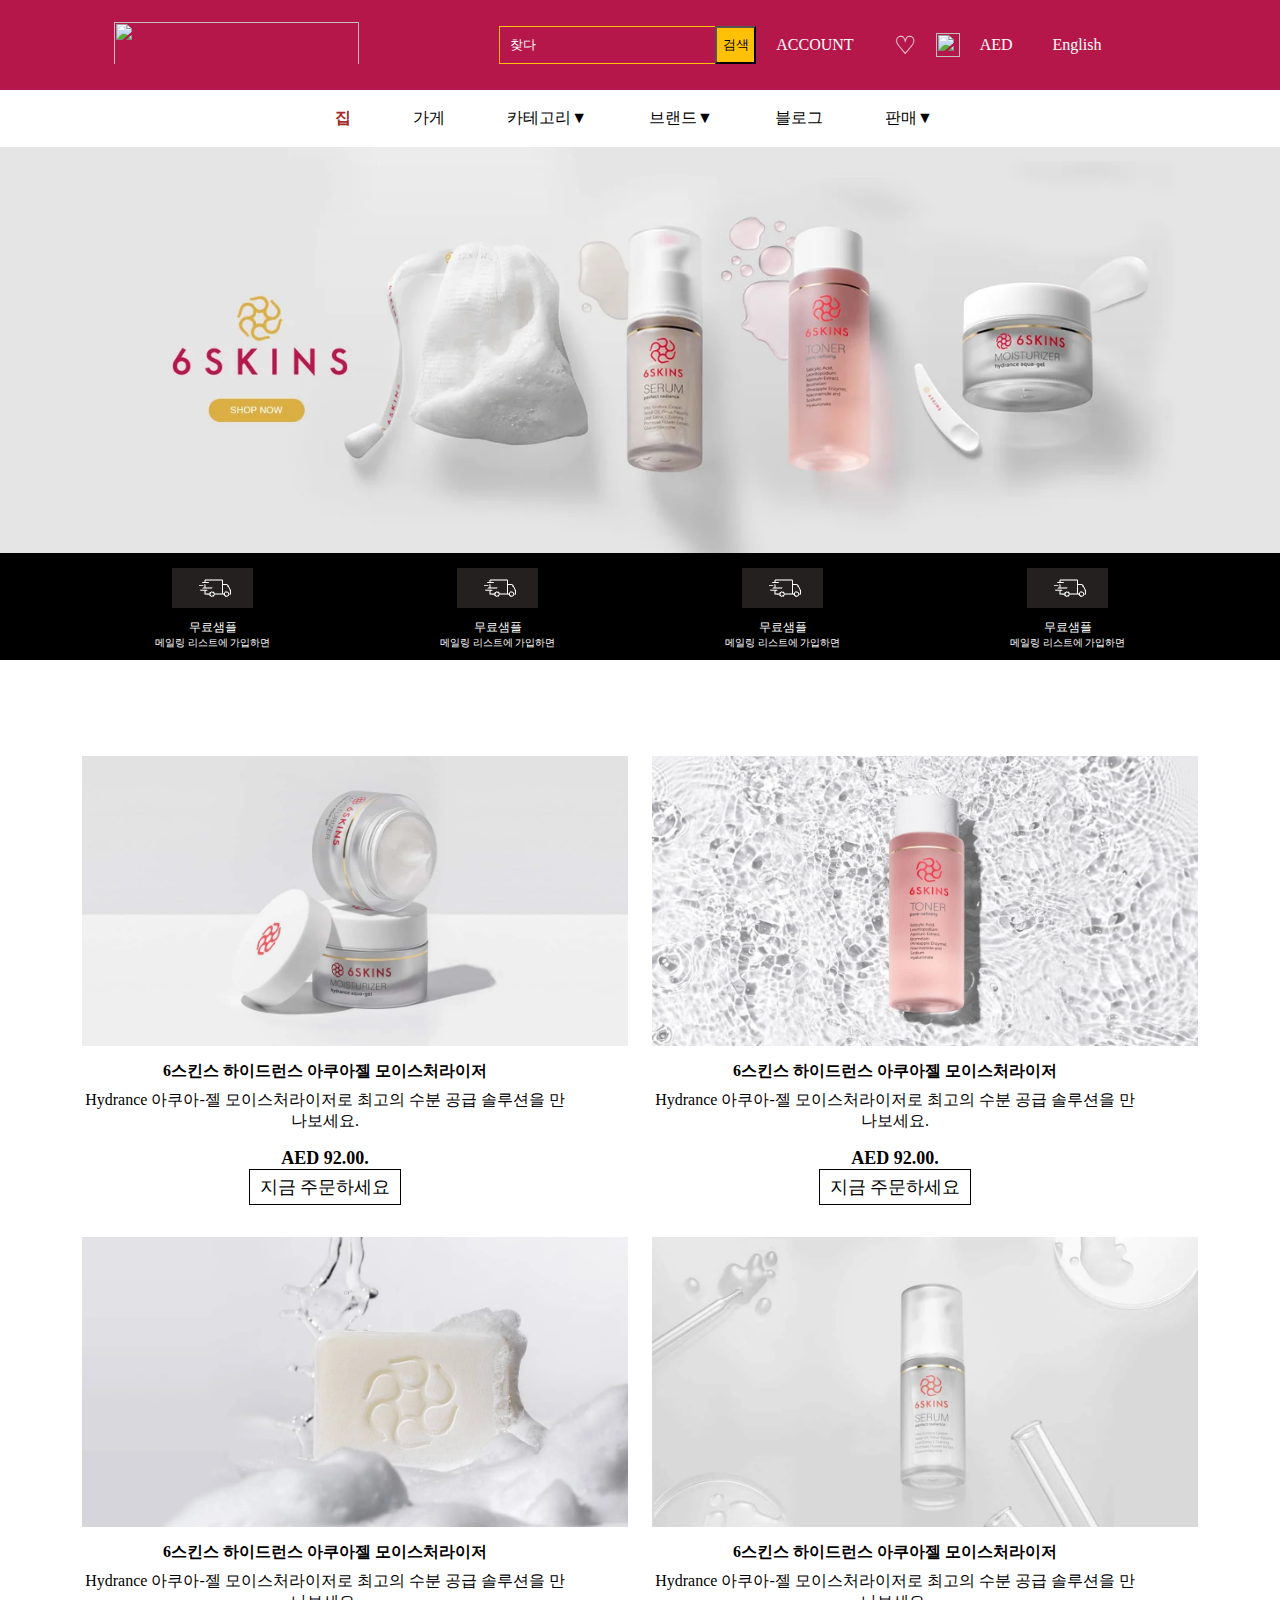
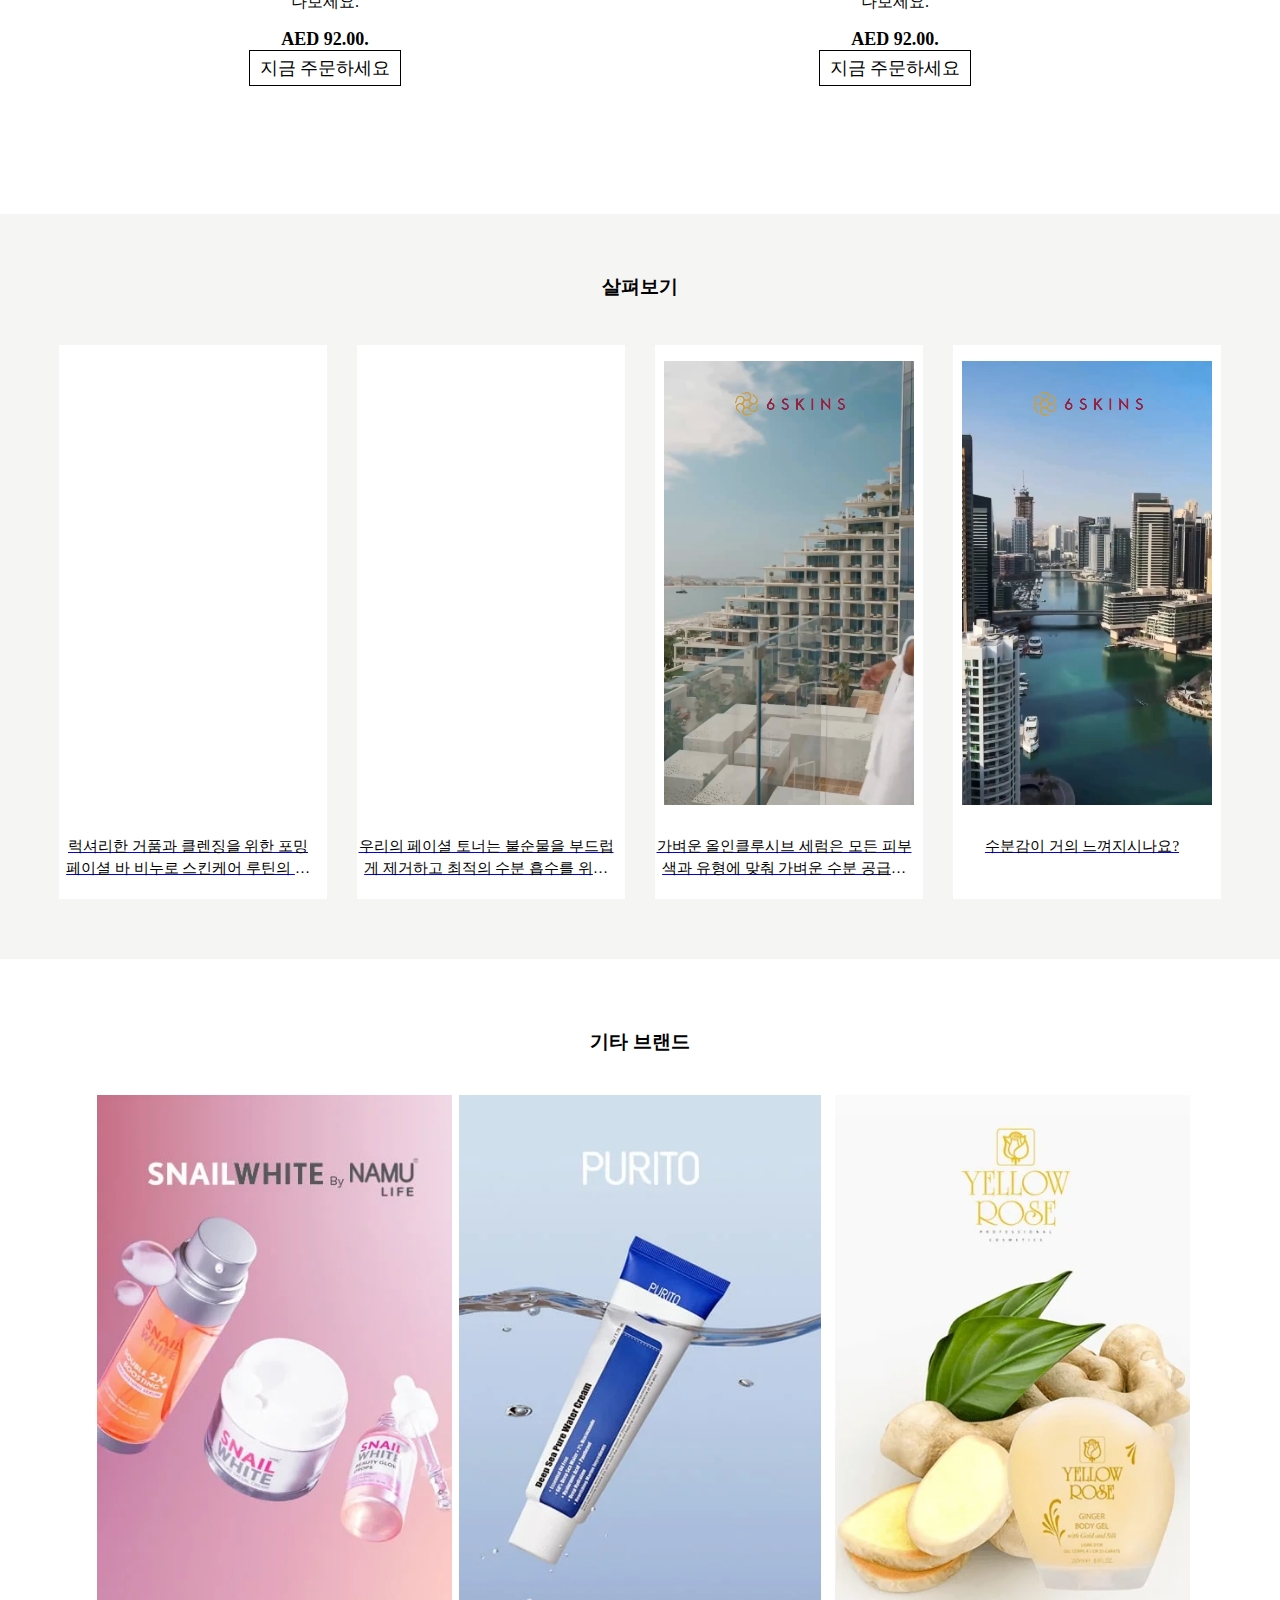
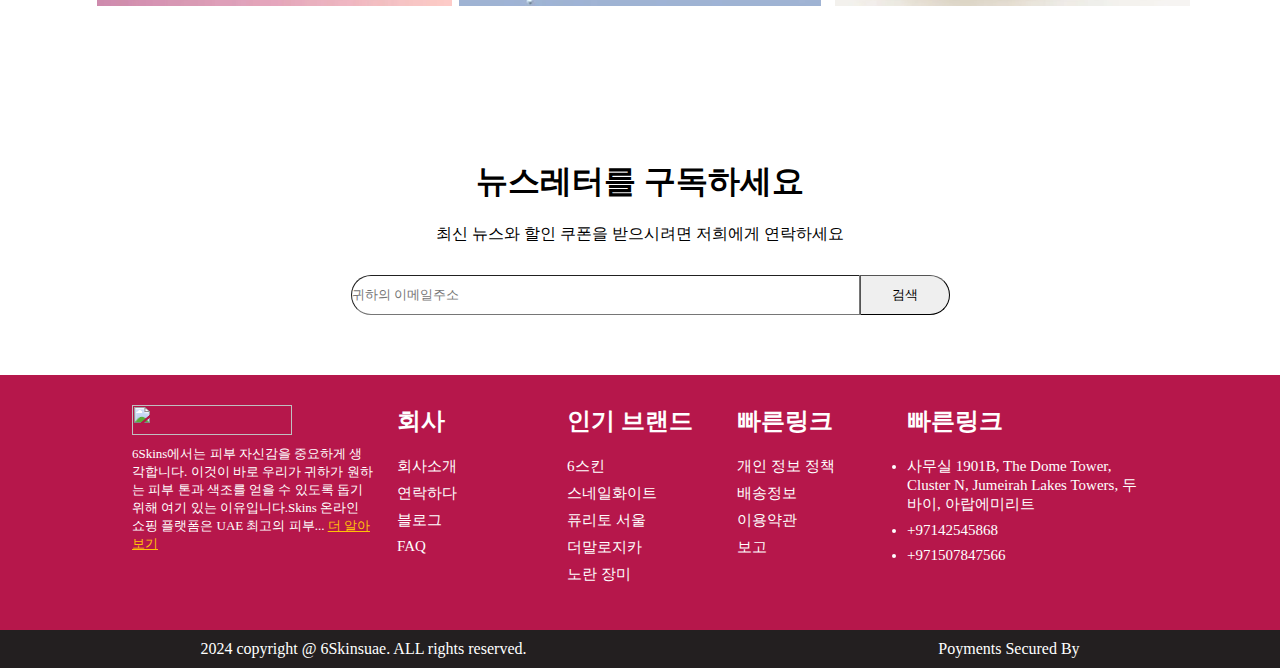
==== commit 8bb3ec23: "Add files via upload" ====
--- a/index.html
+++ b/index.html
@@ -7,6 +7,7 @@
     <title>Document</title>
     <link rel="stylesheet" href="header.css" />
     <link rel="stylesheet" href="body.css" />
+    <link rel="stylesheet" href="footer.css">
     <meta name="viewport" content="width=device-width, initial-scale=1">
 </head>
 
@@ -15,7 +16,7 @@
         
         <div id="header">
             <div id="logo">
-                <img src="https://6skinsuae.com/wp-content/uploads/2023/09/logo-whhite-1.png">
+                <img  id="logoimgs" src="https://6skinsuae.com/wp-content/uploads/2023/09/logo-whhite-1.png">
             </div>
 
             <div id="nav1">
@@ -25,7 +26,17 @@
                 </div>
             </div>
             <div id="nav2">
-                <div></div>
+                <div id="nav2_account">ACCOUNT
+                    <div id="accountMenu">
+                        <a href="#">로그인</a>
+                        <a href="#">회원가입</a>
+                    </div>
+                </div>
+
+                <div style="font-size: 25px;">♡</div>
+                <img style="width: 24px; height: 24px;" src="https://6skinsuae.com/wp-content/uploads/2022/03/bag.png">
+                <div>AED</div>
+                <div>English</div>
             </div>
         </div>
 
@@ -33,7 +44,7 @@
             <ul>
                 <li id="lis"><a href="#" style="margin-left: 50px; color: brown;font-weight: bold;">집</a>
                 </li>
-                <li><a href="#">가게</a>
+                <li><a href="shop.html">가게</a>
 
                 </li>
                 <li><a href="#">카테고리▼</a>
@@ -126,8 +137,6 @@
         }, 3000);
     }
 </script>
-
-
             <div id="main2">
                 <div id="img2">
                     <div class="img1">
@@ -167,7 +176,7 @@
                         <p style="margin-bottom: 16px;">Hydrance 아쿠아-젤 모이스처라이저로 최고의 수분 공급 솔루션을 만나보세요.</p>
 
                         <p style="font-size: 18px; font-weight: 600;">AED 92.00.</p>
-                            <div class="content_click">지금 주문하세요</div>
+                            <a href="#" class="content_click">지금 주문하세요</a>
                     </div>
                 </div>
                 <div >
@@ -180,7 +189,7 @@
                         <p style="margin-bottom: 16px;">Hydrance 아쿠아-젤 모이스처라이저로 최고의 수분 공급 솔루션을 만나보세요.</p>
 
                         <p style="font-size: 18px; font-weight: 600;">AED 92.00.</p>
-                            <div class="content_click">지금 주문하세요</div>
+                        <a href="#" class="content_click">지금 주문하세요</a>
                     </div>
                 </div>
             </div>
@@ -196,7 +205,7 @@
                         <p style="margin-bottom: 16px;">Hydrance 아쿠아-젤 모이스처라이저로 최고의 수분 공급 솔루션을 만나보세요.</p>
 
                         <p style="font-size: 18px; font-weight: 600;">AED 92.00.</p>
-                            <div class="content_click">지금 주문하세요</div>
+                        <a href="#" class="content_click">지금 주문하세요</a>
                     </div>
                 </div>
                 <div >
@@ -208,7 +217,7 @@
                         <p style="margin-bottom: 16px;">Hydrance 아쿠아-젤 모이스처라이저로 최고의 수분 공급 솔루션을 만나보세요.</p>
 
                         <p style="font-size: 18px; font-weight: 600;">AED 92.00.</p>
-                            <div class="content_click">지금 주문하세요</div>
+                        <a href="#" class="content_click">지금 주문하세요</a>
                     </div>
                 </div>
             </div>
@@ -218,50 +227,108 @@
 
         <div id="container2">
             <h3>살펴보기</h3>
-            <div>
-                <div>
-                    <a class="vodeo_hidden" href="#">
-                        <video class="video" autoplay muted loop  controlsList="nodownload">
+            <div class="videos">
+                <div>
+                    <a class="video_hidden" href="#" data-video="video/video1.mp4">
+                        <video class="video" autoplay muted loop controlsList="nodownload">
                             <source src="video/video1.mp4" type="video/mp4">
                         </video>
                         <p style="font-size: 15px;">
-                            럭셔리한 거품과 클렌징을 위한 포밍 페이셜 바 비누로 스킨케어 루틴의 수준을 높이고 셀프 케어 의식의 잠금을 해제하세요!                            </p>
+                            럭셔리한 거품과 클렌징을 위한 포밍 페이셜 바 비누로 스킨케어 루틴의 수준을 높이고 셀프 케어 의식의 잠금을 해제하세요!
+                        </p>
                     </a>
                 </div>
-        
-                <div>
-                    <a class="vodeo_hidden" href="#">
-                        <video class="video" autoplay muted loop  controlsList="nodownload">
+                <div>
+                    <a class="video_hidden" href="#" data-video="video/video2.mp4">
+                        <video class="video" autoplay muted loop controlsList="nodownload">
                             <source src="video/video2.mp4" type="video/mp4">
                         </video>
                         <p style="font-size: 15px;">
-                            우리의 페이셜 토너는 불순물을 부드럽게 제거하고 최적의 수분 흡수를 위해 피부를 준비시킵니다.                            </p>
+                            우리의 페이셜 토너는 불순물을 부드럽게 제거하고 최적의 수분 흡수를 위해 피부를 준비시킵니다.
+                        </p>
                     </a>
                 </div>
-        
-                <div>
-                    <a class="vodeo_hidden" href="#">
-                        <video class="video" autoplay muted loop  controlsList="nodownload">
+                <div>
+                    <a class="video_hidden" href="#" data-video="video/video3.mp4">
+                        <video class="video" autoplay muted loop controlsList="nodownload">
                             <source src="video/video3.mp4" type="video/mp4">
                         </video>
                         <p style="font-size: 15px;">
-                            
-                            가벼운 올인클루시브 세럼은 모든 피부색과 유형에 맞춰 가벼운 수분 공급으로 빛나는 아름다움을 드러냅니다.                             </p>
+                            가벼운 올인클루시브 세럼은 모든 피부색과 유형에 맞춰 가벼운 수분 공급으로 빛나는 아름다움을 드러냅니다.
+                        </p>
                     </a>
                 </div>
-        
-                <div>
-                    <a class="vodeo_hidden" href="#">
-                        <video class="video" autoplay muted loop  controlsList="nodownload">
+                <div>
+                    <a class="video_hidden" href="#" data-video="video/video4.mp4">
+                        <video class="video" autoplay muted loop controlsList="nodownload">
                             <source src="video/video4.mp4" type="video/mp4">
                         </video>
-                        <p style="font-size: 15px;">수분감이 거의 느껴지시나요?
+                        <p style="font-size: 15px;">
+                            수분감이 거의 느껴지시나요?
                         </p>
                     </a>
                 </div>
-
-            </div>
-        </div>
+            </div>
+        </div>
+        
+        <div id="videoModal" class="modal">
+            <div class="modal-content">
+                <span class="close">&times;</span>
+                <video id="modalVideo"  autoplay muted loop controlsList="nodownload">
+                    <source src="" type="video/mp4">
+                </video>
+
+                <div id="modal_content">
+                    <p class="modal_text">Products seen in the video</p>
+                    <div class="modal_content_img">
+                        <div id="modal_content2">
+                            <img src="https://6skinsuae.com/wp-content/uploads/2023/12/6skins-soap-2.png" class="modal_img">
+                            <p class="modal_img_text1">
+                                6Skins Deep Cleansing Facial Soap     
+                            </p>
+                            <br>
+                            <p class="modal_img_text1">
+                                6Skins Deep Cleansing Facial Soap                                        
+                            </p>
+                            <div class="modal_img_text_link">
+                                Add to bog
+                            </div>
+                        </div>
+                    </div>
+                </div>
+            </div>
+        </div>
+        
+        <script>
+            document.addEventListener("DOMContentLoaded", function() {
+                var modal = document.getElementById("videoModal");
+                var modalVideo = document.getElementById("modalVideo");
+                var closeBtn = document.getElementsByClassName("close")[0];
+        
+                document.querySelectorAll(".video_hidden").forEach(function(videoLink) {
+                    videoLink.addEventListener("click", function(event) {
+                        event.preventDefault();
+                        var videoSrc = this.getAttribute("data-video");
+                        modalVideo.querySelector("source").setAttribute("src", videoSrc);
+                        modalVideo.load();
+                        modal.style.display = "block";
+                    });
+                });
+        
+                closeBtn.onclick = function() {
+                    modal.style.display = "none";
+                    modalVideo.pause();
+                }
+        
+                window.onclick = function(event) {
+                    if (event.target == modal) {
+                        modal.style.display = "none";
+                        modalVideo.pause();
+                    }
+                }
+            });
+        </script>
+        
         
         <div id="container3">
             <h3 style="margin-bottom: 40px; margin-top: 10px;">기타 브랜드</h3>
--- a/header.css
+++ b/header.css
@@ -3,11 +3,12 @@
     padding: 0;
     box-sizing: border-box; /* 모든 요소에 박스 모델 적용 */
 }
-html,
-body{
-width:100%;
-overflow-x:hidden;
-}
+
+html, body {
+    width: 100%;
+    overflow-x: hidden;
+}
+
 #wrap {
     position: relative;
 }
@@ -20,99 +21,20 @@
     padding: 15px 0px;
     justify-content: center; /* 수평 가운데 정렬 */
     align-items: center; /* 수직 가운데 정렬 */
-}
-
-#header #logo > img {
+    flex-wrap: wrap; /* 요소들이 여러 줄로 배치될 수 있도록 함 */
+    height: 90px;
+}
+
+#logoimgs {
     padding-top: 5px;
     width: 245px;
     height: 46.81px;
-    margin-left: -18px;
-    margin-right: 300px;
-}
-
-/* 해상도가 1450px 이상인 경우 */
-@media (min-width: 1450px) {
-    #header #logo > img {
-        margin-right: 300px; /* 해상도에 따라 조절하려는 값 */
-    }
-}
-
-/* 해상도가 1210px 이상 1450px 미만인 경우 */
-@media (min-width: 1210px) and (max-width: 1449px) {
-    #header #logo > img {
-        margin-right: 150px; /* 해상도에 따라 조절하려는 값 */
-    }
-}
-
-/* 해상도가 1210px 이하인 경우 */
-@media (max-width: 1209px) {
-    #header #logo > img {
-        margin-right: 0px; /* 초기값 */
-        margin-left: 30px;
-    }
-    #header #nav1 {
-        margin-left: -20px;
-    }
-}
-
-@media (max-width: 999px) and (min-width: 770px) {
-    #menu {
-        display: none;
-    }
-}
-
-@media (max-width: 770px) {
-    .header_search {
-        width: 100px;
-    }
-    #nav2 {
-        display: none;
-    }
-}
-
-/* 모바일 해상도가 460px 이하인 경우 */
-@media (max-width: 480px) {
-    #header {
-        flex-direction: column; /* 세로 배치로 변경 */
-        align-items: center; /* 수직 가운데 정렬 */
-        padding: 10px 0;
-        width: 100vw;
-        margin-right: 0px;
-        padding-right: 0;
-    }
-
-    #header #logo > img {
-        margin: 0 auto 10px; /* 가운데 정렬 */
-        width: 200px; /* 이미지 크기 조정 */
-    }
-    #header #header_search {
-        margin-left: 0px !important;
-    }
-    #header #nav1 {
-        margin: 0 auto;
-        width: 400px;
-
-    }
-
-    #header_search {
-        width: 100%;
-        display: flex;
-        justify-content: center;
-        padding: 0; /* 좌우 여백 추가 */
-    }
-
-    #header_search > input{
-        width: 70%; /* 검색창 크기 조정 */
-        height: 33px;
-    }
-
-    .header_button {
-        width: 30px; /* 버튼 크기 조정 */
-        height: 33px;
-    }
-}
-
-#header #header_search {
+    margin: auto;
+}
+#nav1{
+    margin-left: -50px;
+}
+#header_search {
     margin-left: 40px;
 }
 
@@ -121,10 +43,60 @@
     padding-left: 10px;
 }
 
-#header #nav2 {
-    width: 340px;
-    height: 60px;
-}
+
+#nav2 {
+    width: 410px;
+    display: flex;
+    align-items: center; /* 요소들을 수직으로 가운데 정렬합니다. */
+    height: 40px;
+    position: relative;
+
+}
+
+
+#accountMenu {
+    display: none;
+    position: absolute;
+    background-color: #b6174b;
+    min-width: 100px;
+    box-shadow: 0 8px 16px 0 rgba(0,0,0,0.2);
+    top: 30px;
+    padding: 12px;
+    z-index: 9999;
+    border-radius: 4px;
+    left: -0.5px;
+
+}
+
+#nav2_account:hover #accountMenu {
+    display: block;
+}
+
+
+#accountMenu a {
+
+    text-align: center;
+    display: block;
+    color: white;
+    text-decoration: none;
+    margin-bottom: 10px; /* 각 링크 아래에 10px의 여백을 추가합니다 */
+    padding-bottom: 10px;
+    border-bottom: 1px solid white; /* 각 링크의 아래쪽에 1px의 흰색 선을 추가합니다 */
+}
+
+#accountMenu a:last-child {
+    border-bottom: none; /* 마지막 링크에는 선을 추가하지 않습니다 */
+    margin-bottom: -3px;
+
+}
+
+
+
+#nav2 > div {
+    margin: 0 20px; /* 각 요소들 사이의 좌우 여백을 조정합니다. */
+    color: white;;
+}
+
 
 #header_input {
     display: flex;
@@ -133,13 +105,13 @@
 
 .header_search {
     width: 17vw;
-    height: 33px;
+    height: 38px;
 }
 
 .header_button {
-    width: 38px;
+    width: 41px;
     background-color: #ffc107;
-    height: 33px;
+    height: 38px;
 }
 
 #search input[type="text"],
@@ -160,12 +132,186 @@
     border-width: 1px;
 }
 
+
+/* 해상도가 1450px 이상인 경우 */
+@media (min-width: 1450px) {
+    #header #logo > img {
+        margin-right: 300px; /* 해상도에 따라 조절하려는 값 */
+    }
+}
+
+/* 해상도가 1210px 이상 1450px 미만인 경우 */
+@media (min-width: 1210px) and (max-width: 1449px) {
+    #header #logo > img {
+        margin-right: 150px; /* 해상도에 따라 조절하려는 값 */
+    }
+}
+
+/* 해상도가 1210px 이하인 경우 */
+@media (max-width: 1209px) {
+    #header #logo > img {
+        margin-right: 0px; /* 초기값 */
+
+    }
+    #header #nav1 {
+        margin-left: -20px;
+    }
+}
+
+/* 해상도가 999px 이하 800px 이상인 경우 */
+@media (min-width: 811px) and (max-width: 999px) {
+    #logoimgs{
+        width: 150px;
+        height: 35px;
+    }
+    #header {
+        align-items: center; /* 가로 중앙 정렬 */
+        padding-top: 5px;
+    }
+    #logo{
+        width: 20%;
+        margin-left: 13%;
+    }
+    #nav1{
+        order: 1; /* nav2를 로고 위로 이동시킴 */
+        width: 90vw;
+
+    }
+    #nav2{
+        margin: auto; 
+    }
+
+    #header_search > input {
+        margin-left:5%;
+        width: 80%; /* 검색창 크기 조정 */
+        height: 33px;
+    }
+
+    .header_button {
+        width: 40px; /* 버튼 크기 조정 */
+        height: 37px;
+    }
+    
+    #menu {
+        display: none;
+    }
+}
+
+
+/* 해상도가 800px 이하인 경우 */
+@media (max-width: 810px) and (min-width: 481px) {
+
+    #logoimgs{
+        width: 150px;
+        height: 35px;
+        
+    }
+    #logo{
+        width: 20%;
+        margin-left: 8%;
+    }
+
+    #nav1{
+        order: 1; /* nav2를 로고 위로 이동시킴 */
+        width: 85vw;
+    }
+    #nav2{
+        margin: auto;
+    }
+    #header{
+        padding-top: 5px;
+
+    }
+    #header_search{
+        width: 100%;
+        margin: 0 auto;
+        text-align: center; /* 내부의 텍스트를 수평으로 가운데 정렬합니다. */
+
+    }
+    #header_search > input {
+        width: 88%; /* 검색창 크기 조정 */
+        height: 38px;
+
+    }
+
+    .header_button {
+        width: 44px; /* 버튼 크기 조정 */
+        height: 40px;
+    }
+    #nav2 {
+        width: 40%;
+        justify-content: right;
+    }
+    #nav2 > div {
+        display: none; 
+        justify-content: right;
+    }
+
+}
+
+
+
+/* 모바일 해상도가 480px 이하인 경우 */
+@media (max-width: 480px) {
+    #header{
+        height: 120px;
+    }
+    #logo{
+        width: 10vw;
+ 
+    }
+    #logo > img{
+        width: 160px;
+        height: 35px;
+    }
+
+    #header {
+        justify-content: baseline;
+        margin: auto;
+    }
+
+    #logo{
+        width: 20%;
+        margin-left: 10%;
+    }
+
+    #nav1{
+        order: 1; /* nav2를 로고 위로 이동시킴 */ 
+        width: 95vw;
+    }
+    #nav2{
+        width: 160px;
+        margin: auto;
+    }
+    
+    #header_search > input {
+        width: 80%; /* 검색창 크기 조정 */
+        height: 33px;
+    }
+
+    .header_button {
+        width: 40px; /* 버튼 크기 조정 */
+        height: 37px;
+    }
+    #nav2 {
+        width: 40%;
+        justify-content: right;
+    }
+    #nav2 > div {
+        display: none; 
+
+    }
+
+}
+
+
+
 #menu {
     width: 100%;
     background-color: white;
     display: flex;
     justify-content: center;
-    z-index: 9999; /* 메뉴가 이미지 위에 오도록 설정 */
+    z-index: 10; /* 메뉴가 이미지 위에 오도록 설정 */
     position: relative; /* 위치를 상대적으로 설정 */
 }
 
@@ -239,3 +385,15 @@
         display: none;
     }
 }
+
+
+
+
+
+
+
+
+
+
+
+
--- a/body.css
+++ b/body.css
@@ -247,6 +247,7 @@
     .container_text{
         width: 470px;
         height: 150px;
+        margin-bottom: 50px;
     }
 }
 @media (max-width:480px){
@@ -296,6 +297,8 @@
     margin-bottom: 32px;
     font-size: 18px;
     font-weight: 300;
+    text-decoration: none; /* 밑줄 제거 */
+    color: black;
 }
 
 
@@ -358,6 +361,85 @@
     height: 556px;
 }
 
+
+
+.videos {
+    display: flex;
+    justify-content: center;
+    gap: 20px;
+}
+
+.modal {
+    display: none; /* 모달을 숨깁니다 */
+    position: fixed;
+    z-index: 99999;
+    left: 0;
+    top: 0;
+    width: 100%;
+    height: 100%;
+    overflow: auto;
+    background-color: rgba(0, 0, 0, 0.5);
+    padding-top: 50px;
+    
+}
+
+.modal-content {
+    display: flex;
+    position: relative;
+    margin: auto;
+    width: 80%;
+    max-width: 59%;
+    background-color: white;
+    height: 100%; /* 모달 콘텐츠의 높이를 90%로 설정 */
+    max-height: 95%; /* 최대 높이를 90%로 설정 */
+}
+
+.modal-content video {
+    width: 44%; /* 비디오를 모달 콘텐츠의 너비에 맞춤 */
+    height: 100%; /* 비디오 높이를 모달 콘텐츠의 높이에 맞춤 */
+    justify-content: left;
+}
+#modal_content{
+    width: 58%;
+}
+.modal_text {
+    padding: 16px; 
+    font-size: 18px;
+    border: 1px solid #aaa; 
+    width: 100%; 
+}
+.modal_content_img{
+    padding: 16px;
+}
+#modal_content2{
+    width: 293px;
+    border: 1px solid #aaa; 
+}
+.modal_img{
+    width: 100%;
+    height: 250px;
+}
+.modal_img_text1{
+    text-align: center;
+    margin-bottom: 10px;
+}
+.modal_img_text_link{
+    background-color: #b6174b;
+    color: white;
+    padding: 10px 15px;
+    text-align: center;
+}
+.close {
+    position: absolute;
+    top: 10px;
+    right: 25px;
+    color: #aaa;
+    font-size: 28px;
+    font-weight: bold;
+    cursor: pointer;
+}
+
+
 @media (min-width: 1450px) {
     .video {
         width: 313px;
@@ -539,17 +621,23 @@
     #imglist1,#imglist3,#imglist2 {
         width: 470px;
         height: 663px;
+        
     }
 }
 @media (max-width:480px){
-    #imglist1,#imglist3,#imglist2 {
+    #imglist1,#imglist3{
         width: 99%;
-        height: 90%;
+        height: 99%;
     }
     #nons{
         width: 0px;
         height: 0px;
     }
+    #imglist2{
+        width: 98%;
+        height: 663px;
+    }
+
 }
 
 
--- a/footer.css
+++ b/footer.css
@@ -0,0 +1,94 @@
+#footer {
+
+    width: 100%;
+    background-color:#b6174b;
+    display: flex;
+    justify-content: center;
+    padding: 30px 0px 20px;
+    color: white;
+}
+#footer .footer1{
+    width: 305px;
+    height: 205px;
+    padding: 0px 12px;
+
+
+}
+#footer .footer2{
+    width: 195px;
+    height: 205px;
+    padding: 0px 12px;
+}
+.footer_body{
+    padding: 20px 0px 10px;
+
+    list-style-type: none;
+}
+.footer_body > li{
+    margin: 0px 0px 8px;
+    font-size: 15px;
+}
+
+
+@media (min-width: 1450px) {
+    #footer .footer1 {
+        width: 305px;
+        height: 205px;
+    }
+    #footer .footer2{
+        width: 195px;
+        height: 205px;
+    }
+}
+
+@media (min-width: 1210px) and (max-width: 1449px) {
+    #footer .footer1 {
+        width: 265px;
+        height: 205px;
+    }
+    #footer .footer2{
+        width: 170px;
+        height: 205;
+    }
+}
+
+/* 해상도가 1450px 미만인 경우 */
+@media (max-width: 1209px) {
+    #footer .footer1 {
+        width: 220px;
+        height: 205px;
+    }
+    #footer .footer2{
+        width: 140px;
+        height: 205px;
+    }
+    #nons{
+        display: block;
+    }
+}
+
+
+
+
+
+#footer_end {
+    background-color: #231f20;
+    color: white;
+    padding: 10px 12px;
+    display: flex;
+    align-items: center; /* 요소를 세로로 가운데 정렬합니다 */
+}
+
+#footer_end_1 {
+    display: flex;
+    justify-content: space-between; /* 왼쪽과 오른쪽 끝으로 요소를 정렬합니다 */
+    width: 100%; /* 전체 너비를 차지하도록 설정합니다 */
+}
+
+
+#footer_end_1 > #footer_end_2 {
+    margin-left:  15%; /* 각 요소에 왼쪽과 오른쪽으로 10px의 마진을 부여합니다 */
+}
+#footer_end_1 > #footer_end_3 {
+    margin-right:  15%; /* 각 요소에 왼쪽과 오른쪽으로 10px의 마진을 부여합니다 */
+}
